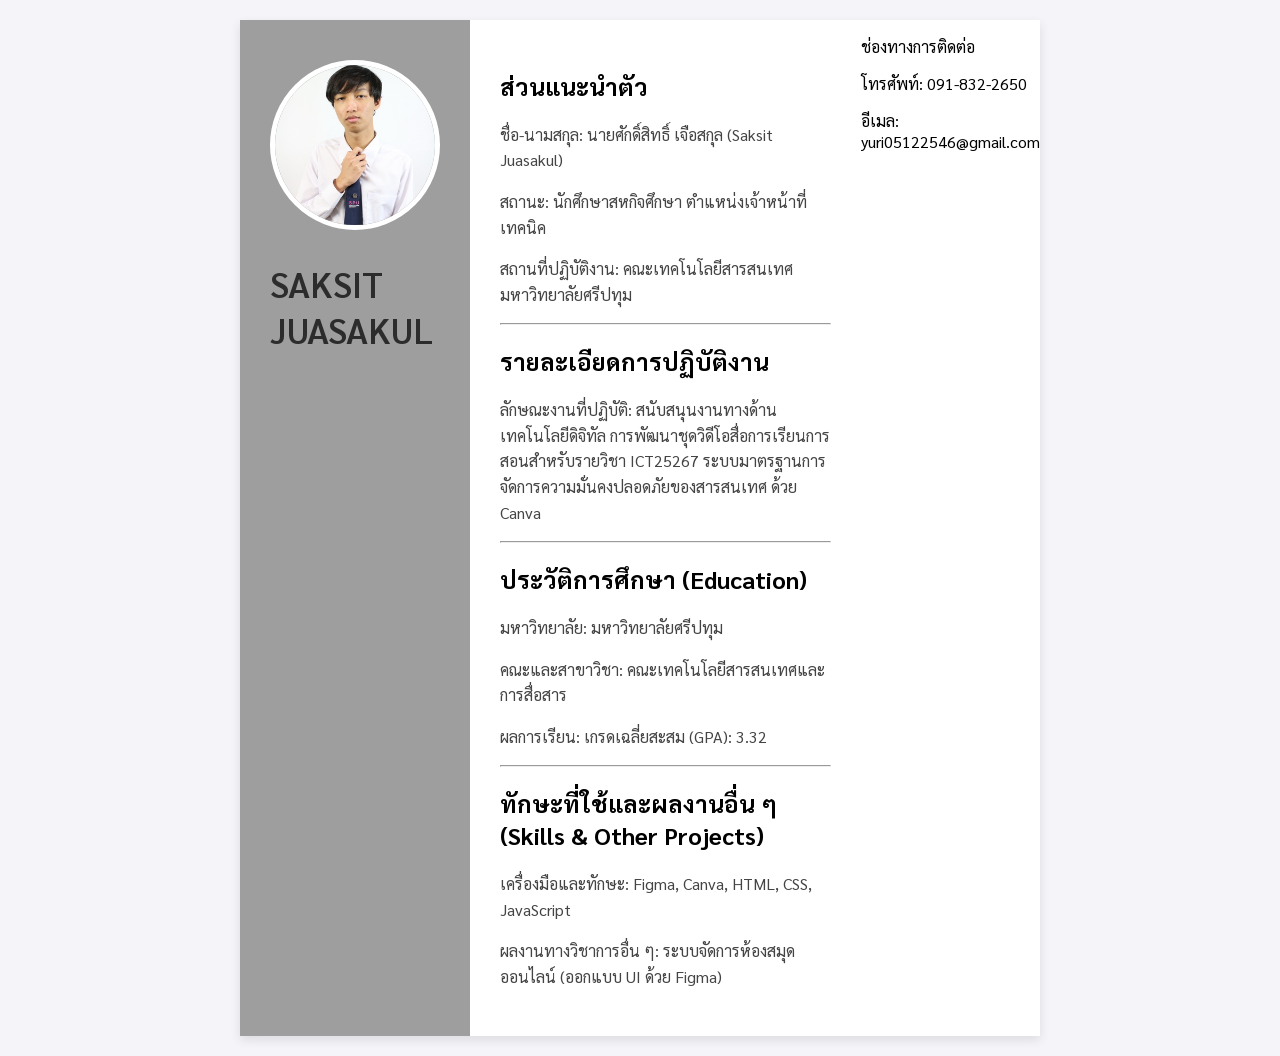
==== index.html @ cfd7a795 "index.html" ====
<!DOCTYPE html>
<html lang="th">
<head>
    <meta charset="UTF-8">
    <meta name="viewport" content="width=device-width, initial-scale=1.0">
    <title>Resume - Saksit Juasakul</title>
    <link href="https://fonts.googleapis.com/css2?family=Sarabun:wght@400;700&display=swap" rel="stylesheet">
    <link rel="stylesheet" href="style.css">
</head>
<body>

<div class="resume-wrapper">
    <!-- ส่วนหัว (Header) -->
    <header class="header">
        <!-- แนะนำให้ตั้งชื่อไฟล์รูปภาพใน GitHub เป็น profile.jpg เพื่อป้องกันปัญหาการอ่านชื่อภาษาไทย -->
        <img src="profile.jpg" alt="Profile Picture" class="profile-img">
        <h1>SAKSIT JUASAKUL</h1>
    </header>

    <!-- ส่วนเนื้อหา (Content) -->
    <main class="content">
        <section class="section">
            <h2>ส่วนแนะนำตัว</h2>
            <p>ชื่อ-นามสกุล: นายศักดิ์สิทธิ์ เจือสกุล (Saksit Juasakul)</p>
            <p>สถานะ: นักศึกษาสหกิจศึกษา ตำแหน่งเจ้าหน้าที่เทคนิค</p>
            <p>สถานที่ปฏิบัติงาน: คณะเทคโนโลยีสารสนเทศ มหาวิทยาลัยศรีปทุม</p>
        </section>

        <hr>

        <section class="section">
            <h2>รายละเอียดการปฏิบัติงาน</h2>
            <p>ลักษณะงานที่ปฏิบัติ: สนับสนุนงานทางด้านเทคโนโลยีดิจิทัล การพัฒนาชุดวิดีโอสื่อการเรียนการสอนสำหรับรายวิชา ICT25267 ระบบมาตรฐานการจัดการความมั่นคงปลอดภัยของสารสนเทศ ด้วย Canva</p>
        </section>

        <hr>

        <section class="section">
            <h2>ประวัติการศึกษา (Education)</h2>
            <p>มหาวิทยาลัย: มหาวิทยาลัยศรีปทุม</p>
            <p>คณะและสาขาวิชา: คณะเทคโนโลยีสารสนเทศและการสื่อสาร</p>
            <p>ผลการเรียน: เกรดเฉลี่ยสะสม (GPA): 3.32</p>
        </section>

        <hr>

        <section class="section">
            <h2>ทักษะที่ใช้และผลงานอื่น ๆ (Skills & Other Projects)</h2>
            <p>เครื่องมือและทักษะ: Figma, Canva, HTML, CSS, JavaScript</p>
            <p>ผลงานทางวิชาการอื่น ๆ: ระบบจัดการห้องสมุดออนไลน์ (ออกแบบ UI ด้วย Figma)</p>
        </section>
    </main>

    <!-- ส่วนท้าย (Footer) -->
    <footer class="footer">
        <p>ช่องทางการติดต่อ</p>
        <p>โทรศัพท์: 091-832-2650</p>
        <p>อีเมล: yuri05122546@gmail.com</p>
    </footer>
</div>

</body>
</html>
---- style.css ----
body {
    font-family: 'Sarabun', sans-serif;
    background-color: #f4f4f9;
    margin: 0;
    padding: 20px;
    display: flex;
    justify-content: center;
}
.resume-wrapper {
    background-color: #fff;
    width: 100%;
    max-width: 800px;
    display: flex;
    box-shadow: 0 4px 10px rgba(0,0,0,0.1);
    overflow: hidden;
}
.left-col {
    background-color: #e6e6e6;
    width: 35%;
    padding: 40px 20px;
    color: #333;
}
.profile-img {
    width: 160px;
    height: 160px;
    border-radius: 50%;
    object-fit: cover;
    display: block;
    margin: 0 auto 30px;
    border: 5px solid #fff;
}
.left-col h3 {
    font-size: 1.4em;
    margin-bottom: 15px;
    margin-top: 30px;
    color: #2c2c2c;
}
.contact-info p, .edu-info p, .project-info p {
    margin: 8px 0;
    font-size: 0.95em;
    line-height: 1.5;
}
.right-col {
    width: 65%;
    background-color: #fff;
}
.header {
    background-color: #9e9e9e;
    padding: 40px 30px;
    color: #2c2c2c;
}
.header h1 {
    margin: 0;
    font-size: 2.2em;
    font-weight: 600;
}
.header h2 {
    margin: 5px 0 0 0;
    font-size: 1.2em;
    font-weight: 400;
    color: #444;
}
.content {
    padding: 30px;
}
.content h3 {
    font-size: 1.6em;
    color: #2c2c2c;
    border-bottom: 2px solid #2c2c2c;
    padding-bottom: 5px;
    margin-bottom: 15px;
    display: inline-block;
}
.content p {
    line-height: 1.6;
    color: #444;
}
.skills-list {
    padding-left: 20px;
    line-height: 1.8;
    color: #444;
}
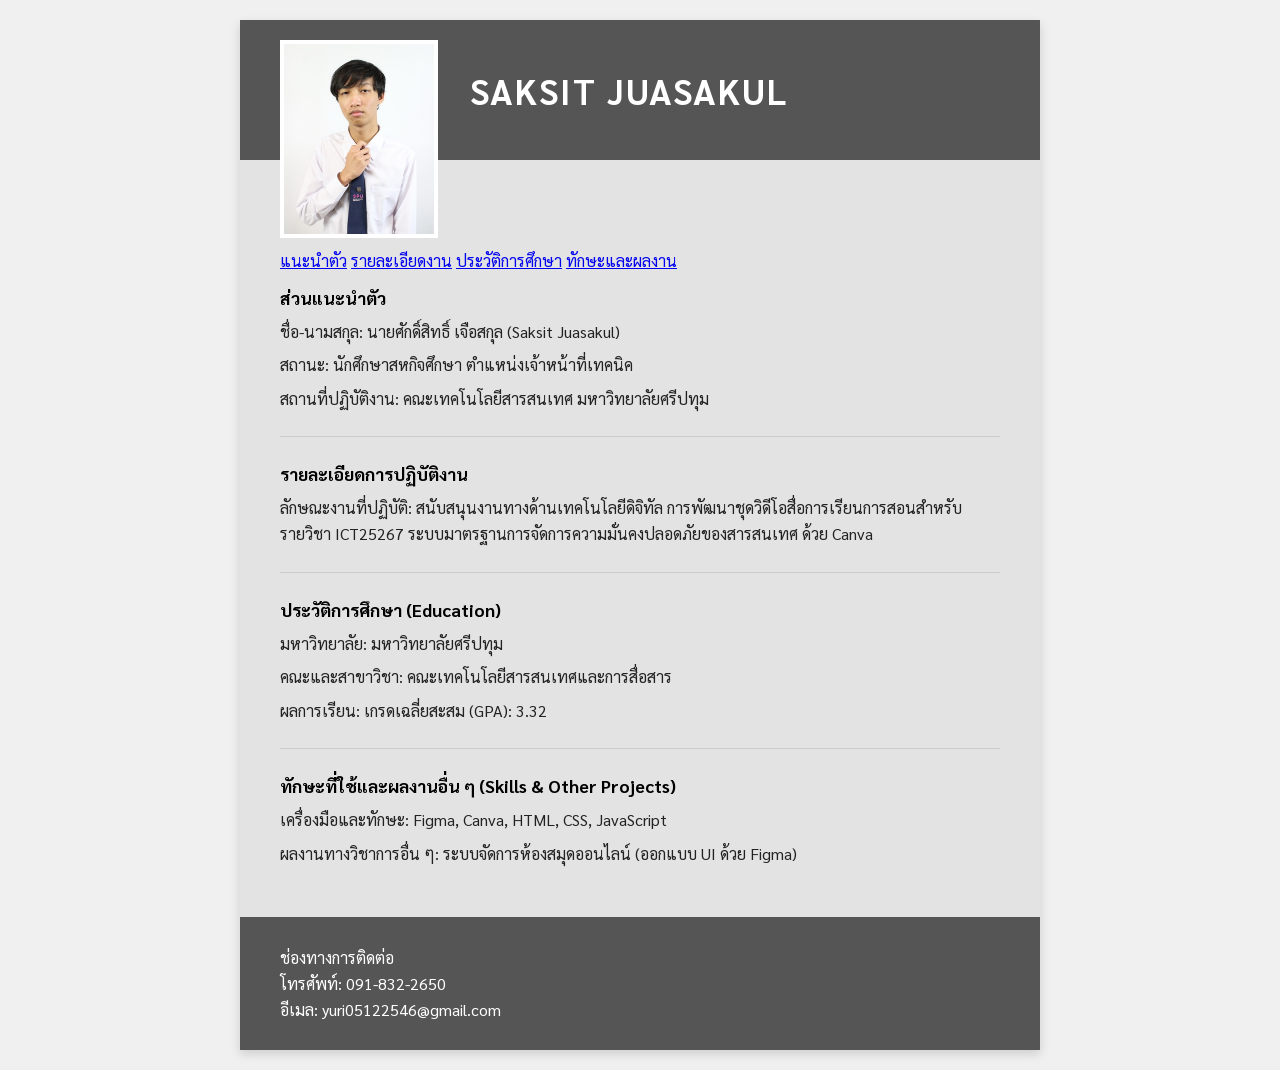
==== commit d59ba094: "index.html" ====
--- a/index.html
+++ b/index.html
@@ -12,14 +12,23 @@
 <div class="resume-wrapper">
     <!-- ส่วนหัว (Header) -->
     <header class="header">
-        <!-- แนะนำให้ตั้งชื่อไฟล์รูปภาพใน GitHub เป็น profile.jpg เพื่อป้องกันปัญหาการอ่านชื่อภาษาไทย -->
         <img src="profile.jpg" alt="Profile Picture" class="profile-img">
         <h1>SAKSIT JUASAKUL</h1>
     </header>
 
     <!-- ส่วนเนื้อหา (Content) -->
     <main class="content">
-        <section class="section">
+        
+        <!-- เพิ่มปุ่มเมนูตรงนี้ -->
+        <nav class="nav-menu">
+            <a href="#about" class="btn">แนะนำตัว</a>
+            <a href="#work" class="btn">รายละเอียดงาน</a>
+            <a href="#education" class="btn">ประวัติการศึกษา</a>
+            <a href="#skills" class="btn">ทักษะและผลงาน</a>
+        </nav>
+
+        <!-- ใส่ id="about" เพื่อให้ปุ่มเลื่อนมาหา -->
+        <section id="about" class="section">
             <h2>ส่วนแนะนำตัว</h2>
             <p>ชื่อ-นามสกุล: นายศักดิ์สิทธิ์ เจือสกุล (Saksit Juasakul)</p>
             <p>สถานะ: นักศึกษาสหกิจศึกษา ตำแหน่งเจ้าหน้าที่เทคนิค</p>
@@ -28,14 +37,14 @@
 
         <hr>
 
-        <section class="section">
+        <section id="work" class="section">
             <h2>รายละเอียดการปฏิบัติงาน</h2>
             <p>ลักษณะงานที่ปฏิบัติ: สนับสนุนงานทางด้านเทคโนโลยีดิจิทัล การพัฒนาชุดวิดีโอสื่อการเรียนการสอนสำหรับรายวิชา ICT25267 ระบบมาตรฐานการจัดการความมั่นคงปลอดภัยของสารสนเทศ ด้วย Canva</p>
         </section>
 
         <hr>
 
-        <section class="section">
+        <section id="education" class="section">
             <h2>ประวัติการศึกษา (Education)</h2>
             <p>มหาวิทยาลัย: มหาวิทยาลัยศรีปทุม</p>
             <p>คณะและสาขาวิชา: คณะเทคโนโลยีสารสนเทศและการสื่อสาร</p>
@@ -44,7 +53,7 @@
 
         <hr>
 
-        <section class="section">
+        <section id="skills" class="section">
             <h2>ทักษะที่ใช้และผลงานอื่น ๆ (Skills & Other Projects)</h2>
             <p>เครื่องมือและทักษะ: Figma, Canva, HTML, CSS, JavaScript</p>
             <p>ผลงานทางวิชาการอื่น ๆ: ระบบจัดการห้องสมุดออนไลน์ (ออกแบบ UI ด้วย Figma)</p>
--- a/style.css
+++ b/style.css
@@ -1,82 +1,81 @@
 body {
     font-family: 'Sarabun', sans-serif;
-    background-color: #f4f4f9;
+    background-color: #f0f0f0; /* สีพื้นหลังด้านนอกสุด */
     margin: 0;
     padding: 20px;
     display: flex;
     justify-content: center;
+    color: #222;
 }
+
 .resume-wrapper {
-    background-color: #fff;
+    background-color: #e3e3e3; /* สีพื้นหลังกรอบ Resume สีเทาอ่อน */
     width: 100%;
     max-width: 800px;
+    box-shadow: 0 4px 10px rgba(0,0,0,0.15);
+    position: relative;
+}
+
+.header {
+    background-color: #555555; /* สีเทาเข้มส่วนหัว */
+    height: 140px;
     display: flex;
-    box-shadow: 0 4px 10px rgba(0,0,0,0.1);
-    overflow: hidden;
+    align-items: center;
+    padding-left: 230px; /* เว้นที่ด้านซ้ายให้รูปภาพ */
 }
-.left-col {
-    background-color: #e6e6e6;
-    width: 35%;
-    padding: 40px 20px;
-    color: #333;
+
+.header h1 {
+    color: #ffffff;
+    font-size: 2.2em;
+    letter-spacing: 2px;
+    margin: 0;
 }
+
 .profile-img {
-    width: 160px;
-    height: 160px;
-    border-radius: 50%;
+    position: absolute;
+    top: 20px;
+    left: 40px;
+    width: 150px;
+    height: 190px;
     object-fit: cover;
-    display: block;
-    margin: 0 auto 30px;
-    border: 5px solid #fff;
-}
-.left-col h3 {
-    font-size: 1.4em;
-    margin-bottom: 15px;
-    margin-top: 30px;
-    color: #2c2c2c;
-}
-.contact-info p, .edu-info p, .project-info p {
-    margin: 8px 0;
-    font-size: 0.95em;
-    line-height: 1.5;
-}
-.right-col {
-    width: 65%;
+    border: 4px solid #ffffff; /* กรอบสีขาวรอบรูป */
     background-color: #fff;
 }
-.header {
-    background-color: #9e9e9e;
-    padding: 40px 30px;
-    color: #2c2c2c;
+
+.content {
+    padding: 90px 40px 30px 40px; /* เว้นระยะด้านบนให้พ้นรูปภาพที่ยื่นลงมา */
 }
-.header h1 {
-    margin: 0;
-    font-size: 2.2em;
-    font-weight: 600;
+
+.section {
+    margin-bottom: 20px;
 }
-.header h2 {
-    margin: 5px 0 0 0;
-    font-size: 1.2em;
-    font-weight: 400;
-    color: #444;
+
+.section h2 {
+    font-size: 1.1em;
+    font-weight: 700;
+    margin-bottom: 10px;
+    color: #000;
 }
-.content {
-    padding: 30px;
+
+.section p {
+    margin: 8px 0;
+    font-size: 1em;
+    line-height: 1.6;
 }
-.content h3 {
-    font-size: 1.6em;
-    color: #2c2c2c;
-    border-bottom: 2px solid #2c2c2c;
-    padding-bottom: 5px;
-    margin-bottom: 15px;
-    display: inline-block;
+
+hr {
+    border: 0;
+    border-top: 1px solid #cccccc; /* เส้นคั่นบางๆ สีเทา */
+    margin: 25px 0;
 }
-.content p {
-    line-height: 1.6;
-    color: #444;
+
+.footer {
+    background-color: #555555; /* สีเทาเข้มส่วนท้าย */
+    color: #ffffff;
+    padding: 25px 40px;
 }
-.skills-list {
-    padding-left: 20px;
-    line-height: 1.8;
-    color: #444;
+
+.footer p {
+    margin: 5px 0;
+    font-size: 1em;
 }
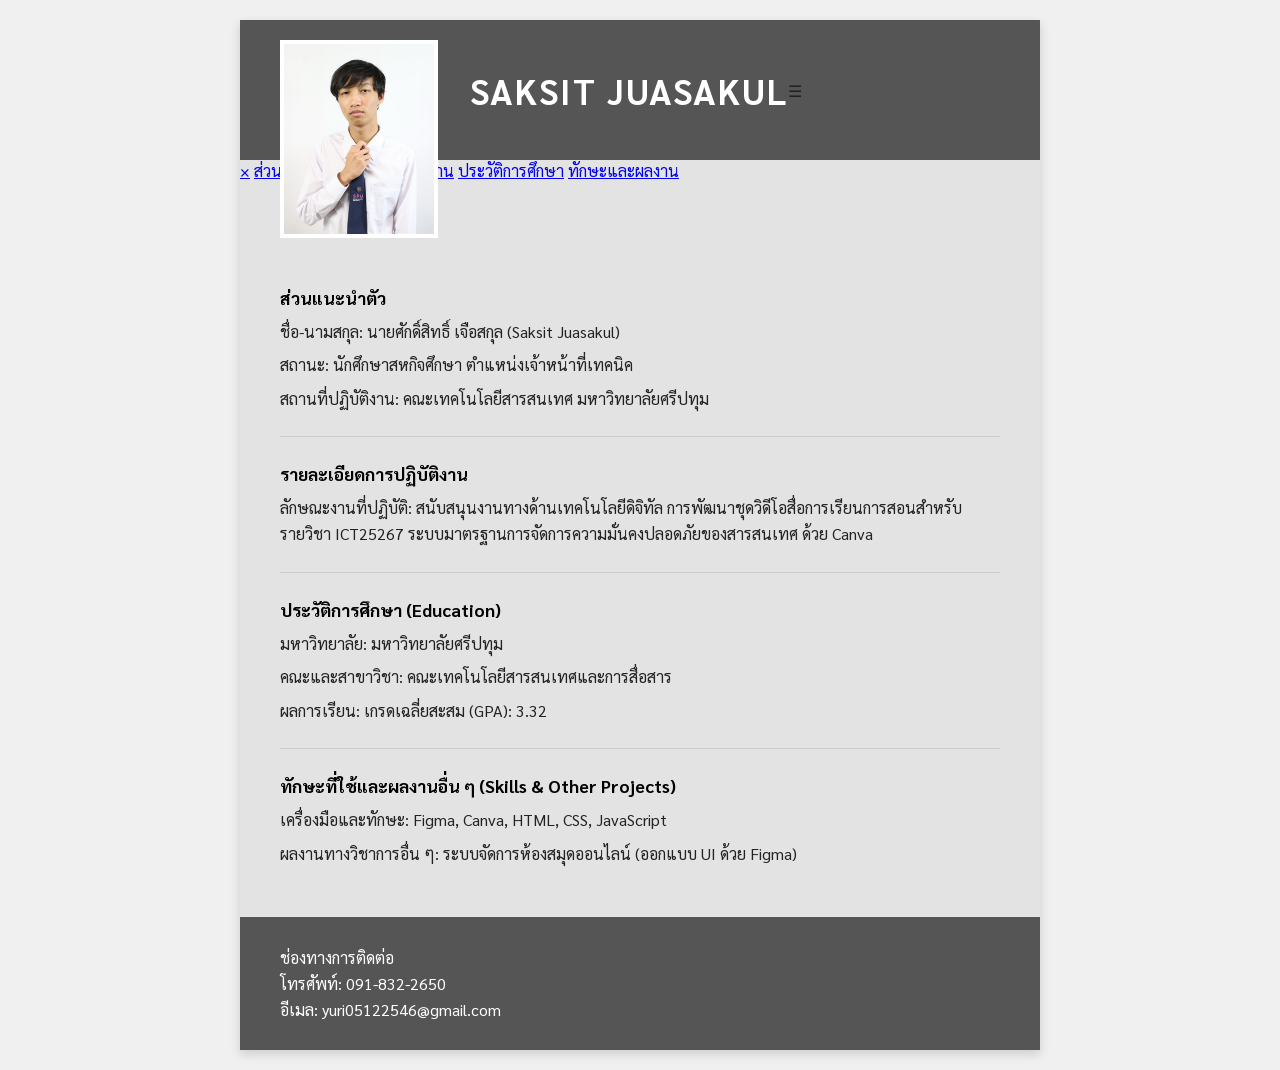
==== commit 8ff08a90: "index.html" ====
--- a/index.html
+++ b/index.html
@@ -14,20 +14,25 @@
     <header class="header">
         <img src="profile.jpg" alt="Profile Picture" class="profile-img">
         <h1>SAKSIT JUASAKUL</h1>
+        
+        <!-- ปุ่ม 3 ขีด (Hamburger Menu) มุมขวาบน -->
+        <div class="menu-icon" onclick="toggleMenu()">&#9776;</div>
     </header>
+
+    <!-- เมนูสไลด์ด้านข้าง (จะซ่อนไว้ตอนแรก) -->
+    <nav class="side-menu" id="sideMenu">
+        <!-- ปุ่มกากบาทปิดเมนู -->
+        <a href="javascript:void(0)" class="close-btn" onclick="toggleMenu()">&times;</a>
+        
+        <!-- รายการหัวข้อ (เมื่อกดแล้วจะปิดเมนูอัตโนมัติ) -->
+        <a href="#about" onclick="toggleMenu()">ส่วนแนะนำตัว</a>
+        <a href="#work" onclick="toggleMenu()">รายละเอียดงาน</a>
+        <a href="#education" onclick="toggleMenu()">ประวัติการศึกษา</a>
+        <a href="#skills" onclick="toggleMenu()">ทักษะและผลงาน</a>
+    </nav>
 
     <!-- ส่วนเนื้อหา (Content) -->
     <main class="content">
-        
-        <!-- เพิ่มปุ่มเมนูตรงนี้ -->
-        <nav class="nav-menu">
-            <a href="#about" class="btn">แนะนำตัว</a>
-            <a href="#work" class="btn">รายละเอียดงาน</a>
-            <a href="#education" class="btn">ประวัติการศึกษา</a>
-            <a href="#skills" class="btn">ทักษะและผลงาน</a>
-        </nav>
-
-        <!-- ใส่ id="about" เพื่อให้ปุ่มเลื่อนมาหา -->
         <section id="about" class="section">
             <h2>ส่วนแนะนำตัว</h2>
             <p>ชื่อ-นามสกุล: นายศักดิ์สิทธิ์ เจือสกุล (Saksit Juasakul)</p>
@@ -68,5 +73,13 @@
     </footer>
 </div>
 
+<!-- สคริปต์ตั้งค่าให้เมนูสไลด์เข้า-ออก -->
+<script>
+    function toggleMenu() {
+        var menu = document.getElementById("sideMenu");
+        menu.classList.toggle("active");
+    }
+</script>
+
 </body>
 </html>
--- a/style.css
+++ b/style.css
@@ -1,6 +1,11 @@
+/* เพิ่ม Smooth Scrolling ให้เลื่อนแบบนุ่มนวล */
+html {
+    scroll-behavior: smooth;
+}
+
 body {
     font-family: 'Sarabun', sans-serif;
-    background-color: #f0f0f0; /* สีพื้นหลังด้านนอกสุด */
+    background-color: #f0f0f0;
     margin: 0;
     padding: 20px;
     display: flex;
@@ -9,7 +14,7 @@
 }
 
 .resume-wrapper {
-    background-color: #e3e3e3; /* สีพื้นหลังกรอบ Resume สีเทาอ่อน */
+    background-color: #e3e3e3;
     width: 100%;
     max-width: 800px;
     box-shadow: 0 4px 10px rgba(0,0,0,0.15);
@@ -17,11 +22,11 @@
 }
 
 .header {
-    background-color: #555555; /* สีเทาเข้มส่วนหัว */
+    background-color: #555555;
     height: 140px;
     display: flex;
     align-items: center;
-    padding-left: 230px; /* เว้นที่ด้านซ้ายให้รูปภาพ */
+    padding-left: 230px;
 }
 
 .header h1 {
@@ -38,12 +43,36 @@
     width: 150px;
     height: 190px;
     object-fit: cover;
-    border: 4px solid #ffffff; /* กรอบสีขาวรอบรูป */
+    border: 4px solid #ffffff;
     background-color: #fff;
 }
 
 .content {
-    padding: 90px 40px 30px 40px; /* เว้นระยะด้านบนให้พ้นรูปภาพที่ยื่นลงมา */
+    padding: 90px 40px 30px 40px;
+}
+
+/* ตกแต่งปุ่มเมนู (เพิ่มใหม่) */
+.nav-menu {
+    display: flex;
+    flex-wrap: wrap;
+    gap: 10px;
+    margin-bottom: 30px;
+    margin-top: 10px;
+}
+
+.btn {
+    background-color: #555555;
+    color: #ffffff;
+    text-decoration: none;
+    padding: 8px 16px;
+    border-radius: 20px;
+    font-size: 0.9em;
+    transition: background-color 0.3s, transform 0.2s;
+}
+
+.btn:hover {
+    background-color: #333333; /* เปลี่ยนสีเมื่อเอาเมาส์ชี้ */
+    transform: translateY(-2px); /* ทำให้ปุ่มเด้งขึ้นนิดนึงตอนชี้ */
 }
 
 .section {
@@ -65,12 +94,12 @@
 
 hr {
     border: 0;
-    border-top: 1px solid #cccccc; /* เส้นคั่นบางๆ สีเทา */
+    border-top: 1px solid #cccccc;
     margin: 25px 0;
 }
 
 .footer {
-    background-color: #555555; /* สีเทาเข้มส่วนท้าย */
+    background-color: #555555;
     color: #ffffff;
     padding: 25px 40px;
 }
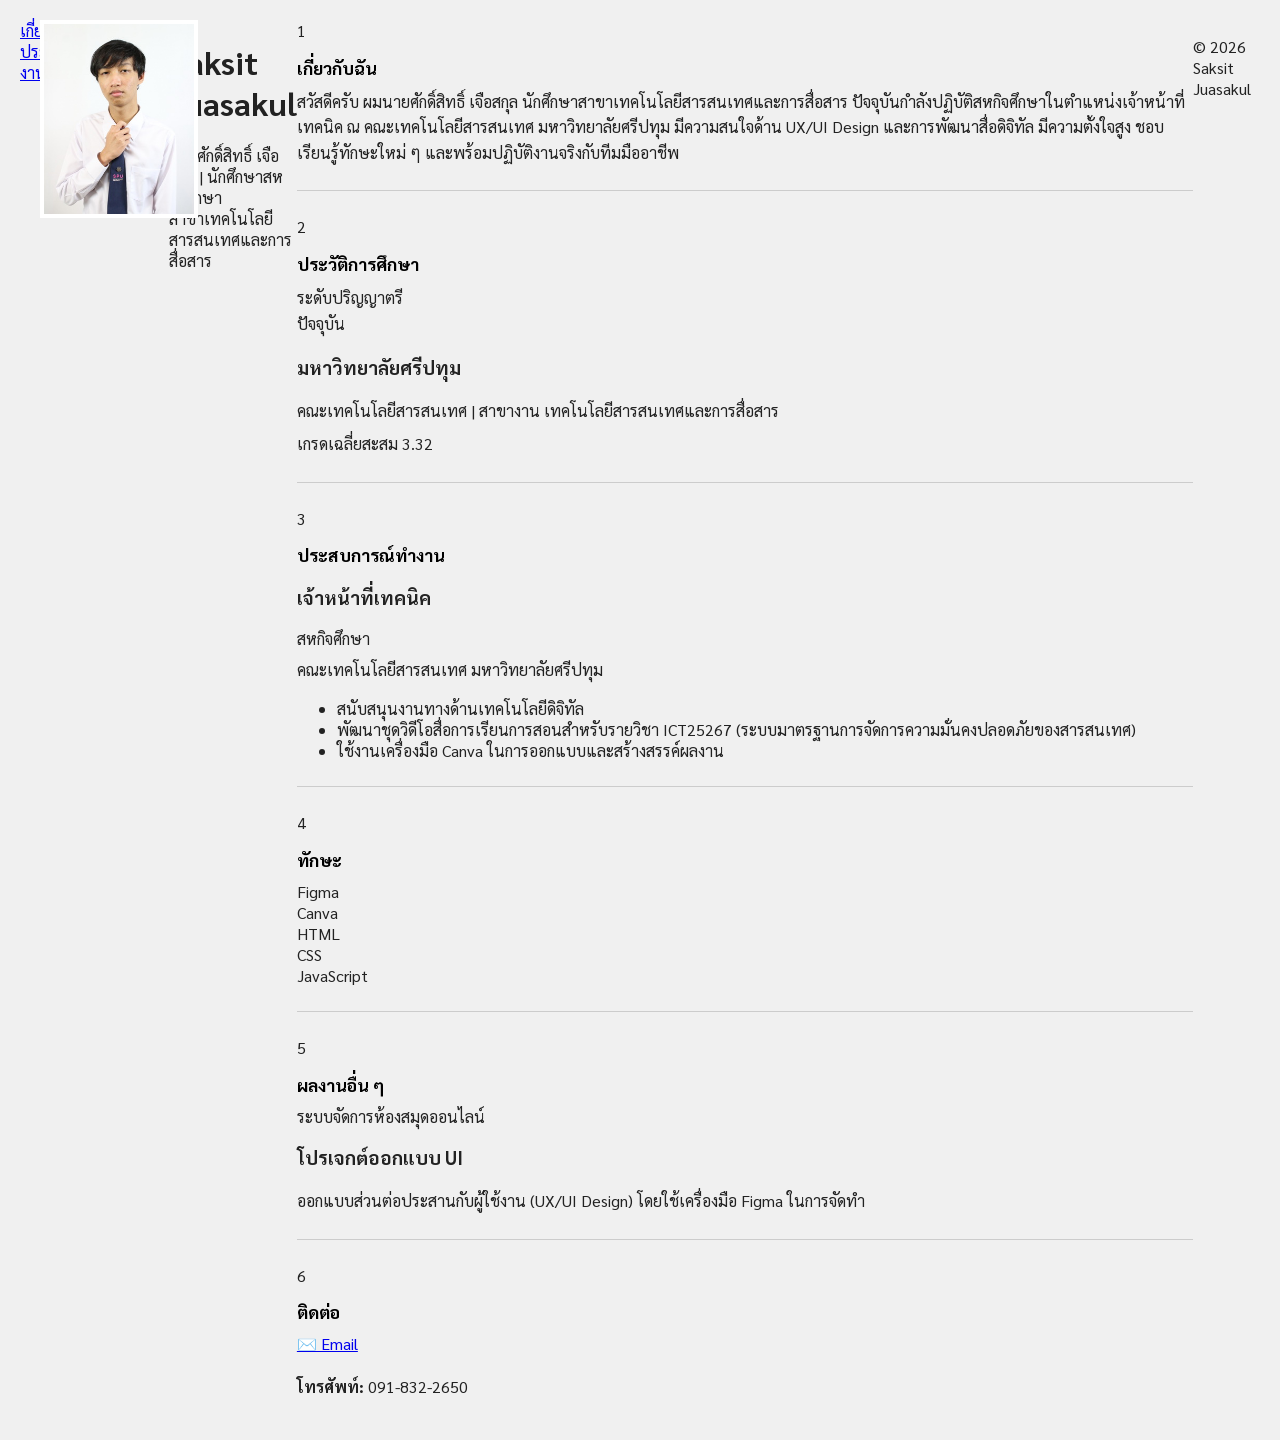
==== commit ef452b6c: "index.html" ====
--- a/index.html
+++ b/index.html
@@ -3,83 +3,140 @@
 <head>
     <meta charset="UTF-8">
     <meta name="viewport" content="width=device-width, initial-scale=1.0">
-    <title>Resume - Saksit Juasakul</title>
-    <link href="https://fonts.googleapis.com/css2?family=Sarabun:wght@400;700&display=swap" rel="stylesheet">
+    <title>Saksit Juasakul | Portfolio</title>
+    <link href="https://fonts.googleapis.com/css2?family=Sarabun:wght@400;600;700&display=swap" rel="stylesheet">
     <link rel="stylesheet" href="style.css">
 </head>
 <body>
 
-<div class="resume-wrapper">
-    <!-- ส่วนหัว (Header) -->
-    <header class="header">
+    <!-- แถบเมนูด้านบน -->
+    <nav class="navbar">
+        <a href="#about">เกี่ยวกับฉัน</a>
+        <a href="#education">การศึกษา</a>
+        <a href="#experience">ประสบการณ์</a>
+        <a href="#skills">ทักษะ</a>
+        <a href="#projects">ผลงาน</a>
+        <a href="#contact">ติดต่อ</a>
+    </nav>
+
+    <!-- ส่วนหัว (Hero Section) -->
+    <header class="hero">
         <img src="profile.jpg" alt="Profile Picture" class="profile-img">
-        <h1>SAKSIT JUASAKUL</h1>
-        
-        <!-- ปุ่ม 3 ขีด (Hamburger Menu) มุมขวาบน -->
-        <div class="menu-icon" onclick="toggleMenu()">&#9776;</div>
+        <h1>Saksit<br>Juasakul</h1>
+        <p>นายศักดิ์สิทธิ์ เจือสกุล | นักศึกษาสหกิจศึกษา<br>สาขาเทคโนโลยีสารสนเทศและการสื่อสาร</p>
     </header>
 
-    <!-- เมนูสไลด์ด้านข้าง (จะซ่อนไว้ตอนแรก) -->
-    <nav class="side-menu" id="sideMenu">
-        <!-- ปุ่มกากบาทปิดเมนู -->
-        <a href="javascript:void(0)" class="close-btn" onclick="toggleMenu()">&times;</a>
+    <!-- เนื้อหาหลัก -->
+    <main class="container">
         
-        <!-- รายการหัวข้อ (เมื่อกดแล้วจะปิดเมนูอัตโนมัติ) -->
-        <a href="#about" onclick="toggleMenu()">ส่วนแนะนำตัว</a>
-        <a href="#work" onclick="toggleMenu()">รายละเอียดงาน</a>
-        <a href="#education" onclick="toggleMenu()">ประวัติการศึกษา</a>
-        <a href="#skills" onclick="toggleMenu()">ทักษะและผลงาน</a>
-    </nav>
-
-    <!-- ส่วนเนื้อหา (Content) -->
-    <main class="content">
+        <!-- 1. เกี่ยวกับฉัน -->
         <section id="about" class="section">
-            <h2>ส่วนแนะนำตัว</h2>
-            <p>ชื่อ-นามสกุล: นายศักดิ์สิทธิ์ เจือสกุล (Saksit Juasakul)</p>
-            <p>สถานะ: นักศึกษาสหกิจศึกษา ตำแหน่งเจ้าหน้าที่เทคนิค</p>
-            <p>สถานที่ปฏิบัติงาน: คณะเทคโนโลยีสารสนเทศ มหาวิทยาลัยศรีปทุม</p>
+            <div class="section-header">
+                <div class="badge">1</div>
+                <h2>เกี่ยวกับฉัน</h2>
+            </div>
+            <p class="about-text">
+                สวัสดีครับ ผมนายศักดิ์สิทธิ์ เจือสกุล นักศึกษาสาขาเทคโนโลยีสารสนเทศและการสื่อสาร ปัจจุบันกำลังปฏิบัติสหกิจศึกษาในตำแหน่งเจ้าหน้าที่เทคนิค ณ คณะเทคโนโลยีสารสนเทศ มหาวิทยาลัยศรีปทุม มีความสนใจด้าน UX/UI Design และการพัฒนาสื่อดิจิทัล มีความตั้งใจสูง ชอบเรียนรู้ทักษะใหม่ ๆ และพร้อมปฏิบัติงานจริงกับทีมมืออาชีพ
+            </p>
         </section>
 
-        <hr>
+        <hr class="divider">
 
-        <section id="work" class="section">
-            <h2>รายละเอียดการปฏิบัติงาน</h2>
-            <p>ลักษณะงานที่ปฏิบัติ: สนับสนุนงานทางด้านเทคโนโลยีดิจิทัล การพัฒนาชุดวิดีโอสื่อการเรียนการสอนสำหรับรายวิชา ICT25267 ระบบมาตรฐานการจัดการความมั่นคงปลอดภัยของสารสนเทศ ด้วย Canva</p>
+        <!-- 2. การศึกษา -->
+        <section id="education" class="section">
+            <div class="section-header">
+                <div class="badge">2</div>
+                <h2>ประวัติการศึกษา</h2>
+            </div>
+            
+            <div class="info-group">
+                <p class="text-blue">ระดับปริญญาตรี<br>ปัจจุบัน</p>
+                <h3 class="title-bold">มหาวิทยาลัยศรีปทุม</h3>
+                <p class="text-gray">คณะเทคโนโลยีสารสนเทศ | สาขางาน เทคโนโลยีสารสนเทศและการสื่อสาร</p>
+                <p class="text-blue mt-2">เกรดเฉลี่ยสะสม 3.32</p>
+            </div>
         </section>
 
-        <hr>
+        <hr class="divider">
 
-        <section id="education" class="section">
-            <h2>ประวัติการศึกษา (Education)</h2>
-            <p>มหาวิทยาลัย: มหาวิทยาลัยศรีปทุม</p>
-            <p>คณะและสาขาวิชา: คณะเทคโนโลยีสารสนเทศและการสื่อสาร</p>
-            <p>ผลการเรียน: เกรดเฉลี่ยสะสม (GPA): 3.32</p>
+        <!-- 3. ประสบการณ์ -->
+        <section id="experience" class="section">
+            <div class="section-header">
+                <div class="badge">3</div>
+                <h2>ประสบการณ์ทำงาน</h2>
+            </div>
+
+            <div class="card">
+                <div class="card-body">
+                    <h3 class="title-bold">เจ้าหน้าที่เทคนิค</h3>
+                    <span class="tag-blue">สหกิจศึกษา</span>
+                    <p class="text-gray mt-2">คณะเทคโนโลยีสารสนเทศ มหาวิทยาลัยศรีปทุม</p>
+                    <ul class="task-list">
+                        <li>สนับสนุนงานทางด้านเทคโนโลยีดิจิทัล</li>
+                        <li>พัฒนาชุดวิดีโอสื่อการเรียนการสอนสำหรับรายวิชา ICT25267 (ระบบมาตรฐานการจัดการความมั่นคงปลอดภัยของสารสนเทศ)</li>
+                        <li>ใช้งานเครื่องมือ Canva ในการออกแบบและสร้างสรรค์ผลงาน</li>
+                    </ul>
+                </div>
+            </div>
         </section>
 
-        <hr>
+        <hr class="divider">
 
+        <!-- 4. ทักษะ -->
         <section id="skills" class="section">
-            <h2>ทักษะที่ใช้และผลงานอื่น ๆ (Skills & Other Projects)</h2>
-            <p>เครื่องมือและทักษะ: Figma, Canva, HTML, CSS, JavaScript</p>
-            <p>ผลงานทางวิชาการอื่น ๆ: ระบบจัดการห้องสมุดออนไลน์ (ออกแบบ UI ด้วย Figma)</p>
+            <div class="section-header">
+                <div class="badge">4</div>
+                <h2>ทักษะ</h2>
+            </div>
+            
+            <div class="skills-container">
+                <div class="skill-box">Figma</div>
+                <div class="skill-box">Canva</div>
+                <div class="skill-box">HTML</div>
+                <div class="skill-box">CSS</div>
+                <div class="skill-box">JavaScript</div>
+            </div>
         </section>
+
+        <hr class="divider">
+
+        <!-- 5. ผลงาน -->
+        <section id="projects" class="section">
+            <div class="section-header">
+                <div class="badge">5</div>
+                <h2>ผลงานอื่น ๆ</h2>
+            </div>
+
+            <div class="card card-project">
+                <div class="card-header">
+                    ระบบจัดการห้องสมุดออนไลน์
+                </div>
+                <div class="card-body">
+                    <h3 class="title-bold">โปรเจกต์ออกแบบ UI</h3>
+                    <p class="text-gray mt-2">ออกแบบส่วนต่อประสานกับผู้ใช้งาน (UX/UI Design) โดยใช้เครื่องมือ Figma ในการจัดทำ</p>
+                </div>
+            </div>
+        </section>
+
+        <hr class="divider">
+
+        <!-- 6. ติดต่อ -->
+        <section id="contact" class="section">
+            <div class="section-header">
+                <div class="badge">6</div>
+                <h2>ติดต่อ</h2>
+            </div>
+            
+            <a href="mailto:yuri05122546@gmail.com" class="btn-email">✉️ Email</a>
+            <p class="text-gray mt-2" style="margin-top: 20px;"><strong>โทรศัพท์:</strong> 091-832-2650</p>
+        </section>
+
     </main>
 
-    <!-- ส่วนท้าย (Footer) -->
-    <footer class="footer">
-        <p>ช่องทางการติดต่อ</p>
-        <p>โทรศัพท์: 091-832-2650</p>
-        <p>อีเมล: yuri05122546@gmail.com</p>
+    <!-- ส่วนท้าย -->
+    <footer>
+        <p>© 2026 Saksit Juasakul</p>
     </footer>
-</div>
-
-<!-- สคริปต์ตั้งค่าให้เมนูสไลด์เข้า-ออก -->
-<script>
-    function toggleMenu() {
-        var menu = document.getElementById("sideMenu");
-        menu.classList.toggle("active");
-    }
-</script>
 
 </body>
 </html>
--- a/style.css
+++ b/style.css
@@ -1,4 +1,4 @@
-/* เพิ่ม Smooth Scrolling ให้เลื่อนแบบนุ่มนวล */
+/* การเลื่อนหน้าจอแบบนุ่มนวล */
 html {
     scroll-behavior: smooth;
 }
@@ -11,6 +11,7 @@
     display: flex;
     justify-content: center;
     color: #222;
+    overflow-x: hidden; /* ป้องกันไม่ให้หน้าจอเลื่อนแนวนอน */
 }
 
 .resume-wrapper {
@@ -27,6 +28,7 @@
     display: flex;
     align-items: center;
     padding-left: 230px;
+    position: relative; /* สำคัญมาก เพื่อให้ปุ่ม 3 ขีดเกาะอยู่มุมขวาบน */
 }
 
 .header h1 {
@@ -47,32 +49,73 @@
     background-color: #fff;
 }
 
+/* ================================
+   ส่วนตกแต่งปุ่มและเมนูสไลด์ด้านข้าง 
+   ================================ */
+.menu-icon {
+    position: absolute;
+    top: 25px;
+    right: 35px;
+    font-size: 35px;
+    color: #ffffff;
+    cursor: pointer;
+    z-index: 10;
+}
+
+.menu-icon:hover {
+    color: #cccccc;
+}
+
+.side-menu {
+    position: fixed; /* ให้เมนูลอยอยู่กับที่ */
+    top: 0;
+    right: -280px; /* ซ่อนเมนูไว้ทางขวานอกจอ */
+    width: 280px;
+    height: 100%;
+    background-color: #333333;
+    box-shadow: -4px 0 15px rgba(0,0,0,0.5);
+    transition: right 0.4s ease; /* เอฟเฟกต์การสไลด์ */
+    z-index: 100; /* ให้อยู่ชั้นบนสุดเสมอ */
+    padding-top: 80px;
+}
+
+/* คลาสที่จะถูกเรียกใช้งานเมื่อกดปุ่ม */
+.side-menu.active {
+    right: 0; 
+}
+
+.side-menu a {
+    padding: 15px 30px;
+    text-decoration: none;
+    font-size: 1.2em;
+    color: #ffffff;
+    display: block;
+    transition: background-color 0.3s;
+    border-bottom: 1px solid #444444;
+}
+
+.side-menu a:hover {
+    background-color: #555555;
+}
+
+.side-menu .close-btn {
+    position: absolute;
+    top: 15px;
+    right: 25px;
+    font-size: 40px;
+    border-bottom: none;
+    padding: 0;
+}
+
+.side-menu .close-btn:hover {
+    background-color: transparent;
+    color: #ff6666; /* สีแดงตอนชี้เมาส์ที่ปุ่มปิด */
+}
+
+/* ================================ */
+
 .content {
     padding: 90px 40px 30px 40px;
-}
-
-/* ตกแต่งปุ่มเมนู (เพิ่มใหม่) */
-.nav-menu {
-    display: flex;
-    flex-wrap: wrap;
-    gap: 10px;
-    margin-bottom: 30px;
-    margin-top: 10px;
-}
-
-.btn {
-    background-color: #555555;
-    color: #ffffff;
-    text-decoration: none;
-    padding: 8px 16px;
-    border-radius: 20px;
-    font-size: 0.9em;
-    transition: background-color 0.3s, transform 0.2s;
-}
-
-.btn:hover {
-    background-color: #333333; /* เปลี่ยนสีเมื่อเอาเมาส์ชี้ */
-    transform: translateY(-2px); /* ทำให้ปุ่มเด้งขึ้นนิดนึงตอนชี้ */
 }
 
 .section {
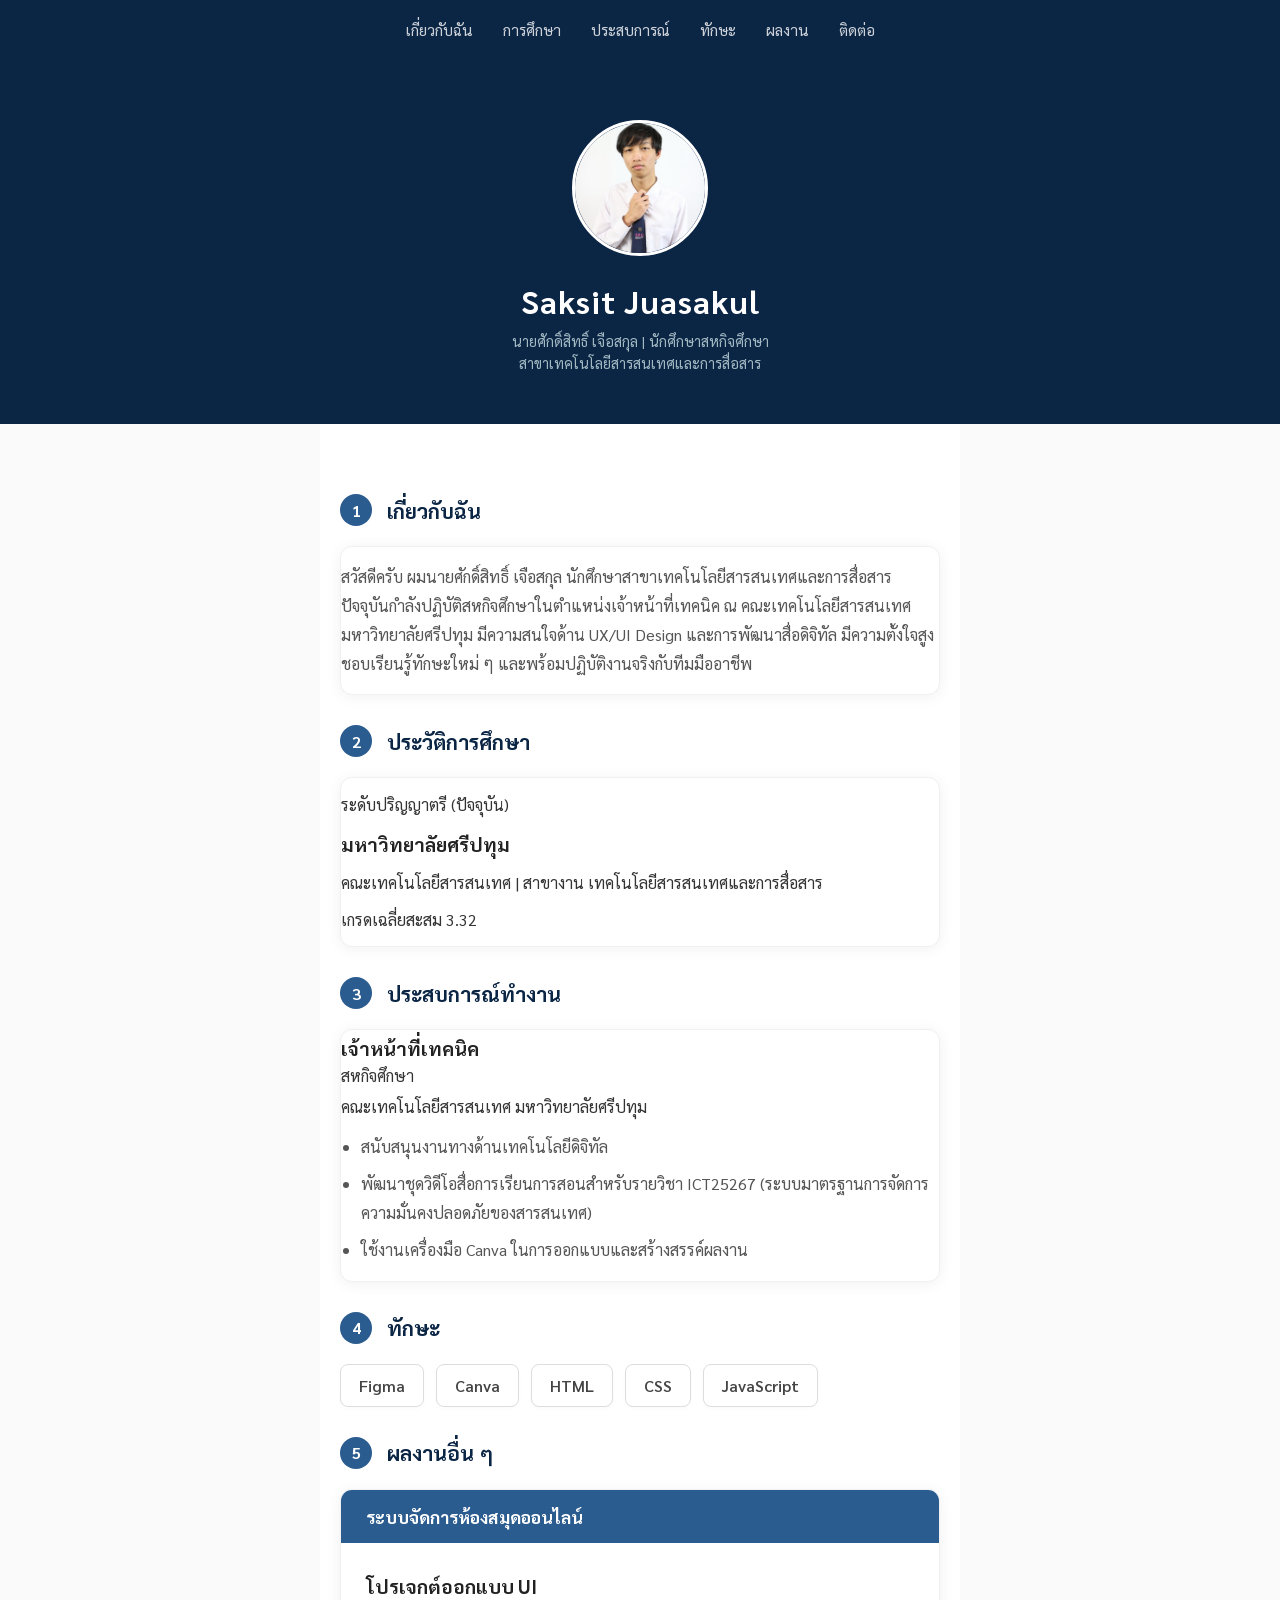
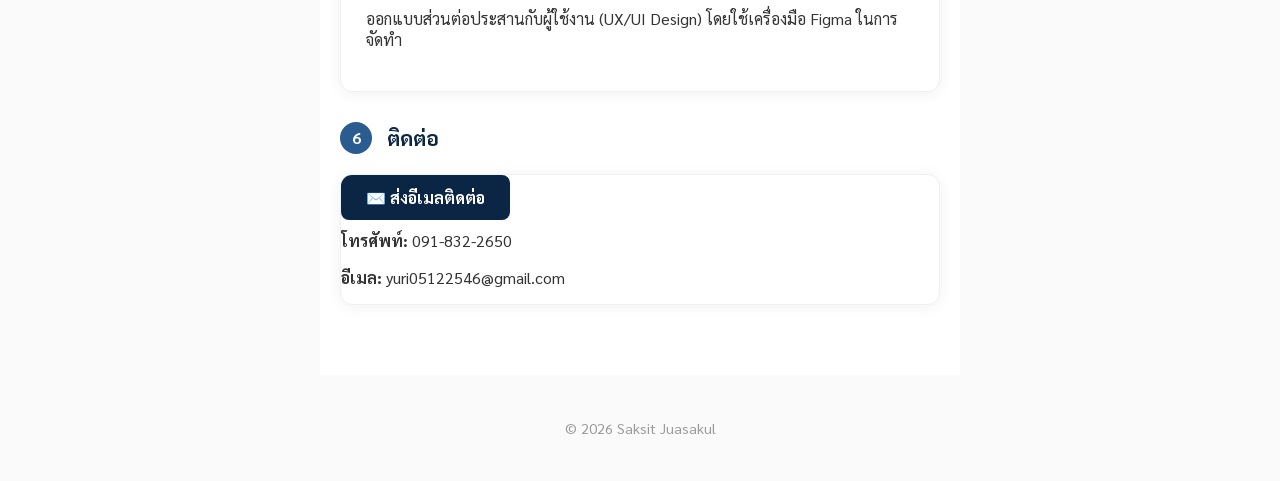
==== commit 11c8e09e: "index.html" ====
--- a/index.html
+++ b/index.html
@@ -4,7 +4,7 @@
     <meta charset="UTF-8">
     <meta name="viewport" content="width=device-width, initial-scale=1.0">
     <title>Saksit Juasakul | Portfolio</title>
-    <link href="https://fonts.googleapis.com/css2?family=Sarabun:wght@400;600;700&display=swap" rel="stylesheet">
+    <link href="https://fonts.googleapis.com/css2?family=Sarabun:wght@300;400;600;700&display=swap" rel="stylesheet">
     <link rel="stylesheet" href="style.css">
 </head>
 <body>
@@ -21,9 +21,11 @@
 
     <!-- ส่วนหัว (Hero Section) -->
     <header class="hero">
-        <img src="profile.jpg" alt="Profile Picture" class="profile-img">
-        <h1>Saksit<br>Juasakul</h1>
-        <p>นายศักดิ์สิทธิ์ เจือสกุล | นักศึกษาสหกิจศึกษา<br>สาขาเทคโนโลยีสารสนเทศและการสื่อสาร</p>
+        <div class="hero-content">
+            <img src="profile.jpg" alt="Profile Picture" class="profile-img">
+            <h1>Saksit Juasakul</h1>
+            <p>นายศักดิ์สิทธิ์ เจือสกุล | นักศึกษาสหกิจศึกษา<br>สาขาเทคโนโลยีสารสนเทศและการสื่อสาร</p>
+        </div>
     </header>
 
     <!-- เนื้อหาหลัก -->
@@ -35,12 +37,12 @@
                 <div class="badge">1</div>
                 <h2>เกี่ยวกับฉัน</h2>
             </div>
-            <p class="about-text">
-                สวัสดีครับ ผมนายศักดิ์สิทธิ์ เจือสกุล นักศึกษาสาขาเทคโนโลยีสารสนเทศและการสื่อสาร ปัจจุบันกำลังปฏิบัติสหกิจศึกษาในตำแหน่งเจ้าหน้าที่เทคนิค ณ คณะเทคโนโลยีสารสนเทศ มหาวิทยาลัยศรีปทุม มีความสนใจด้าน UX/UI Design และการพัฒนาสื่อดิจิทัล มีความตั้งใจสูง ชอบเรียนรู้ทักษะใหม่ ๆ และพร้อมปฏิบัติงานจริงกับทีมมืออาชีพ
-            </p>
+            <div class="card">
+                <p class="about-text">
+                    สวัสดีครับ ผมนายศักดิ์สิทธิ์ เจือสกุล นักศึกษาสาขาเทคโนโลยีสารสนเทศและการสื่อสาร ปัจจุบันกำลังปฏิบัติสหกิจศึกษาในตำแหน่งเจ้าหน้าที่เทคนิค ณ คณะเทคโนโลยีสารสนเทศ มหาวิทยาลัยศรีปทุม มีความสนใจด้าน UX/UI Design และการพัฒนาสื่อดิจิทัล มีความตั้งใจสูง ชอบเรียนรู้ทักษะใหม่ ๆ และพร้อมปฏิบัติงานจริงกับทีมมืออาชีพ
+                </p>
+            </div>
         </section>
-
-        <hr class="divider">
 
         <!-- 2. การศึกษา -->
         <section id="education" class="section">
@@ -48,16 +50,13 @@
                 <div class="badge">2</div>
                 <h2>ประวัติการศึกษา</h2>
             </div>
-            
-            <div class="info-group">
-                <p class="text-blue">ระดับปริญญาตรี<br>ปัจจุบัน</p>
+            <div class="card">
+                <p class="text-accent">ระดับปริญญาตรี (ปัจจุบัน)</p>
                 <h3 class="title-bold">มหาวิทยาลัยศรีปทุม</h3>
-                <p class="text-gray">คณะเทคโนโลยีสารสนเทศ | สาขางาน เทคโนโลยีสารสนเทศและการสื่อสาร</p>
-                <p class="text-blue mt-2">เกรดเฉลี่ยสะสม 3.32</p>
+                <p class="text-light-gray">คณะเทคโนโลยีสารสนเทศ | สาขางาน เทคโนโลยีสารสนเทศและการสื่อสาร</p>
+                <p class="text-accent mt-2">เกรดเฉลี่ยสะสม 3.32</p>
             </div>
         </section>
-
-        <hr class="divider">
 
         <!-- 3. ประสบการณ์ -->
         <section id="experience" class="section">
@@ -65,22 +64,17 @@
                 <div class="badge">3</div>
                 <h2>ประสบการณ์ทำงาน</h2>
             </div>
-
             <div class="card">
-                <div class="card-body">
-                    <h3 class="title-bold">เจ้าหน้าที่เทคนิค</h3>
-                    <span class="tag-blue">สหกิจศึกษา</span>
-                    <p class="text-gray mt-2">คณะเทคโนโลยีสารสนเทศ มหาวิทยาลัยศรีปทุม</p>
-                    <ul class="task-list">
-                        <li>สนับสนุนงานทางด้านเทคโนโลยีดิจิทัล</li>
-                        <li>พัฒนาชุดวิดีโอสื่อการเรียนการสอนสำหรับรายวิชา ICT25267 (ระบบมาตรฐานการจัดการความมั่นคงปลอดภัยของสารสนเทศ)</li>
-                        <li>ใช้งานเครื่องมือ Canva ในการออกแบบและสร้างสรรค์ผลงาน</li>
-                    </ul>
-                </div>
+                <h3 class="title-bold">เจ้าหน้าที่เทคนิค</h3>
+                <span class="tag-dark">สหกิจศึกษา</span>
+                <p class="text-light-gray mt-2">คณะเทคโนโลยีสารสนเทศ มหาวิทยาลัยศรีปทุม</p>
+                <ul class="task-list">
+                    <li>สนับสนุนงานทางด้านเทคโนโลยีดิจิทัล</li>
+                    <li>พัฒนาชุดวิดีโอสื่อการเรียนการสอนสำหรับรายวิชา ICT25267 (ระบบมาตรฐานการจัดการความมั่นคงปลอดภัยของสารสนเทศ)</li>
+                    <li>ใช้งานเครื่องมือ Canva ในการออกแบบและสร้างสรรค์ผลงาน</li>
+                </ul>
             </div>
         </section>
-
-        <hr class="divider">
 
         <!-- 4. ทักษะ -->
         <section id="skills" class="section">
@@ -88,7 +82,6 @@
                 <div class="badge">4</div>
                 <h2>ทักษะ</h2>
             </div>
-            
             <div class="skills-container">
                 <div class="skill-box">Figma</div>
                 <div class="skill-box">Canva</div>
@@ -98,27 +91,22 @@
             </div>
         </section>
 
-        <hr class="divider">
-
         <!-- 5. ผลงาน -->
         <section id="projects" class="section">
             <div class="section-header">
                 <div class="badge">5</div>
                 <h2>ผลงานอื่น ๆ</h2>
             </div>
-
             <div class="card card-project">
                 <div class="card-header">
                     ระบบจัดการห้องสมุดออนไลน์
                 </div>
                 <div class="card-body">
                     <h3 class="title-bold">โปรเจกต์ออกแบบ UI</h3>
-                    <p class="text-gray mt-2">ออกแบบส่วนต่อประสานกับผู้ใช้งาน (UX/UI Design) โดยใช้เครื่องมือ Figma ในการจัดทำ</p>
+                    <p class="text-light-gray mt-2">ออกแบบส่วนต่อประสานกับผู้ใช้งาน (UX/UI Design) โดยใช้เครื่องมือ Figma ในการจัดทำ</p>
                 </div>
             </div>
         </section>
-
-        <hr class="divider">
 
         <!-- 6. ติดต่อ -->
         <section id="contact" class="section">
@@ -126,9 +114,11 @@
                 <div class="badge">6</div>
                 <h2>ติดต่อ</h2>
             </div>
-            
-            <a href="mailto:yuri05122546@gmail.com" class="btn-email">✉️ Email</a>
-            <p class="text-gray mt-2" style="margin-top: 20px;"><strong>โทรศัพท์:</strong> 091-832-2650</p>
+            <div class="card contact-card">
+                <a href="mailto:yuri05122546@gmail.com" class="btn-email">✉️ ส่งอีเมลติดต่อ</a>
+                <p class="text-light-gray mt-2"><strong>โทรศัพท์:</strong> 091-832-2650</p>
+                <p class="text-light-gray"><strong>อีเมล:</strong> yuri05122546@gmail.com</p>
+            </div>
         </section>
 
     </main>
--- a/style.css
+++ b/style.css
@@ -5,149 +5,222 @@
 
 body {
     font-family: 'Sarabun', sans-serif;
-    background-color: #f0f0f0;
+    background-color: #fafafa;
     margin: 0;
-    padding: 20px;
+    padding: 0;
+    color: #333;
+}
+
+/* แถบเมนูด้านบน (Navbar) */
+.navbar {
+    background-color: #0b2545; /* สีน้ำเงินเข้ม */
+    position: fixed;
+    top: 0;
+    width: 100%;
     display: flex;
     justify-content: center;
+    flex-wrap: wrap;
+    padding: 15px 0;
+    z-index: 1000;
+}
+
+.navbar a {
+    color: #ffffff;
+    text-decoration: none;
+    margin: 5px 15px;
+    font-size: 0.95em;
+    opacity: 0.8;
+    transition: opacity 0.3s;
+}
+
+.navbar a:hover {
+    opacity: 1;
+}
+
+/* ส่วนหัว (Hero) */
+.hero {
+    background-color: #0b2545;
+    color: #ffffff;
+    text-align: center;
+    padding: 120px 20px 50px 20px; /* ดันลงมาไม่ให้เมนูบัง */
+}
+
+.profile-img {
+    width: 130px;
+    height: 130px;
+    border-radius: 50%;
+    object-fit: cover;
+    border: 3px solid #ffffff;
+    margin-bottom: 20px;
+}
+
+.hero h1 {
+    margin: 0 0 10px 0;
+    font-size: 2em;
+    letter-spacing: 1px;
+}
+
+.hero p {
+    color: #a3bac3;
+    font-size: 0.9em;
+    line-height: 1.5;
+    margin: 0;
+}
+
+/* คอนเทนเนอร์เนื้อหา */
+.container {
+    max-width: 600px;
+    margin: 0 auto;
+    padding: 40px 20px;
+    background-color: #ffffff;
+}
+
+/* โครงสร้างแต่ละหัวข้อ */
+.section {
+    margin: 30px 0;
+}
+
+.section-header {
+    display: flex;
+    align-items: center;
+    margin-bottom: 20px;
+}
+
+.badge {
+    background-color: #2b5c8f;
+    color: white;
+    width: 32px;
+    height: 32px;
+    border-radius: 50%;
+    display: flex;
+    justify-content: center;
+    align-items: center;
+    font-weight: bold;
+    margin-right: 15px;
+}
+
+.section-header h2 {
+    margin: 0;
+    color: #0b2545;
+    font-size: 1.3em;
+}
+
+/* เส้นคั่น */
+.divider {
+    border: 0;
+    border-top: 1px solid #eeeeee;
+    margin: 40px 0;
+}
+
+/* ตัวอักษรตกแต่ง */
+.about-text {
+    line-height: 1.8;
+    color: #555;
+}
+
+.text-blue {
+    color: #2b5c8f;
+    font-weight: 600;
+    margin-bottom: 5px;
+}
+
+.title-bold {
+    margin: 5px 0;
+    font-size: 1.2em;
     color: #222;
-    overflow-x: hidden; /* ป้องกันไม่ให้หน้าจอเลื่อนแนวนอน */
-}
-
-.resume-wrapper {
-    background-color: #e3e3e3;
-    width: 100%;
-    max-width: 800px;
-    box-shadow: 0 4px 10px rgba(0,0,0,0.15);
-    position: relative;
-}
-
-.header {
-    background-color: #555555;
-    height: 140px;
-    display: flex;
-    align-items: center;
-    padding-left: 230px;
-    position: relative; /* สำคัญมาก เพื่อให้ปุ่ม 3 ขีดเกาะอยู่มุมขวาบน */
-}
-
-.header h1 {
+}
+
+.text-gray {
+    color: #666;
+    font-size: 0.95em;
+    margin-top: 5px;
+}
+
+.mt-2 {
+    margin-top: 10px;
+}
+
+/* ป้ายสถานะ (Tag) */
+.tag-blue {
+    background-color: #e6f0fa;
+    color: #2b5c8f;
+    padding: 3px 10px;
+    border-radius: 15px;
+    font-size: 0.85em;
+    font-weight: 600;
+    display: inline-block;
+}
+
+/* รายการแบบจุด (List) */
+.task-list {
+    padding-left: 20px;
+    color: #555;
+    line-height: 1.8;
+}
+
+.task-list li {
+    margin-bottom: 8px;
+}
+
+/* กล่องเนื้อหา (Card) */
+.card {
+    background: #ffffff;
+    border-radius: 12px;
+    box-shadow: 0 2px 15px rgba(0,0,0,0.06);
+    overflow: hidden;
+    border: 1px solid #f0f0f0;
+}
+
+.card-body {
+    padding: 25px;
+}
+
+.card-project .card-header {
+    background-color: #2b5c8f;
+    color: white;
+    padding: 15px 25px;
+    font-size: 1.1em;
+    font-weight: bold;
+}
+
+/* กล่องทักษะ (Skills Box) */
+.skills-container {
+    display: flex;
+    flex-wrap: wrap;
+    gap: 12px;
+}
+
+.skill-box {
+    background-color: #ffffff;
+    border: 1px solid #ddd;
+    padding: 10px 18px;
+    border-radius: 8px;
+    color: #444;
+    font-weight: 600;
+    box-shadow: 0 2px 5px rgba(0,0,0,0.02);
+}
+
+/* ปุ่ม Email */
+.btn-email {
+    background-color: #0b2545;
     color: #ffffff;
-    font-size: 2.2em;
-    letter-spacing: 2px;
-    margin: 0;
-}
-
-.profile-img {
-    position: absolute;
-    top: 20px;
-    left: 40px;
-    width: 150px;
-    height: 190px;
-    object-fit: cover;
-    border: 4px solid #ffffff;
-    background-color: #fff;
-}
-
-/* ================================
-   ส่วนตกแต่งปุ่มและเมนูสไลด์ด้านข้าง 
-   ================================ */
-.menu-icon {
-    position: absolute;
-    top: 25px;
-    right: 35px;
-    font-size: 35px;
-    color: #ffffff;
-    cursor: pointer;
-    z-index: 10;
-}
-
-.menu-icon:hover {
-    color: #cccccc;
-}
-
-.side-menu {
-    position: fixed; /* ให้เมนูลอยอยู่กับที่ */
-    top: 0;
-    right: -280px; /* ซ่อนเมนูไว้ทางขวานอกจอ */
-    width: 280px;
-    height: 100%;
-    background-color: #333333;
-    box-shadow: -4px 0 15px rgba(0,0,0,0.5);
-    transition: right 0.4s ease; /* เอฟเฟกต์การสไลด์ */
-    z-index: 100; /* ให้อยู่ชั้นบนสุดเสมอ */
-    padding-top: 80px;
-}
-
-/* คลาสที่จะถูกเรียกใช้งานเมื่อกดปุ่ม */
-.side-menu.active {
-    right: 0; 
-}
-
-.side-menu a {
-    padding: 15px 30px;
     text-decoration: none;
-    font-size: 1.2em;
-    color: #ffffff;
-    display: block;
+    padding: 12px 25px;
+    border-radius: 8px;
+    display: inline-block;
+    font-weight: bold;
     transition: background-color 0.3s;
-    border-bottom: 1px solid #444444;
-}
-
-.side-menu a:hover {
-    background-color: #555555;
-}
-
-.side-menu .close-btn {
-    position: absolute;
-    top: 15px;
-    right: 25px;
-    font-size: 40px;
-    border-bottom: none;
-    padding: 0;
-}
-
-.side-menu .close-btn:hover {
-    background-color: transparent;
-    color: #ff6666; /* สีแดงตอนชี้เมาส์ที่ปุ่มปิด */
-}
-
-/* ================================ */
-
-.content {
-    padding: 90px 40px 30px 40px;
-}
-
-.section {
-    margin-bottom: 20px;
-}
-
-.section h2 {
-    font-size: 1.1em;
-    font-weight: 700;
-    margin-bottom: 10px;
-    color: #000;
-}
-
-.section p {
-    margin: 8px 0;
-    font-size: 1em;
-    line-height: 1.6;
-}
-
-hr {
-    border: 0;
-    border-top: 1px solid #cccccc;
-    margin: 25px 0;
-}
-
-.footer {
-    background-color: #555555;
-    color: #ffffff;
-    padding: 25px 40px;
-}
-
-.footer p {
-    margin: 5px 0;
-    font-size: 1em;
-}
+}
+
+.btn-email:hover {
+    background-color: #1a4273;
+}
+
+/* ส่วนท้าย (Footer) */
+footer {
+    text-align: center;
+    padding: 30px;
+    color: #999;
+    font-size: 0.9em;
+    background-color: #fafafa;
+}
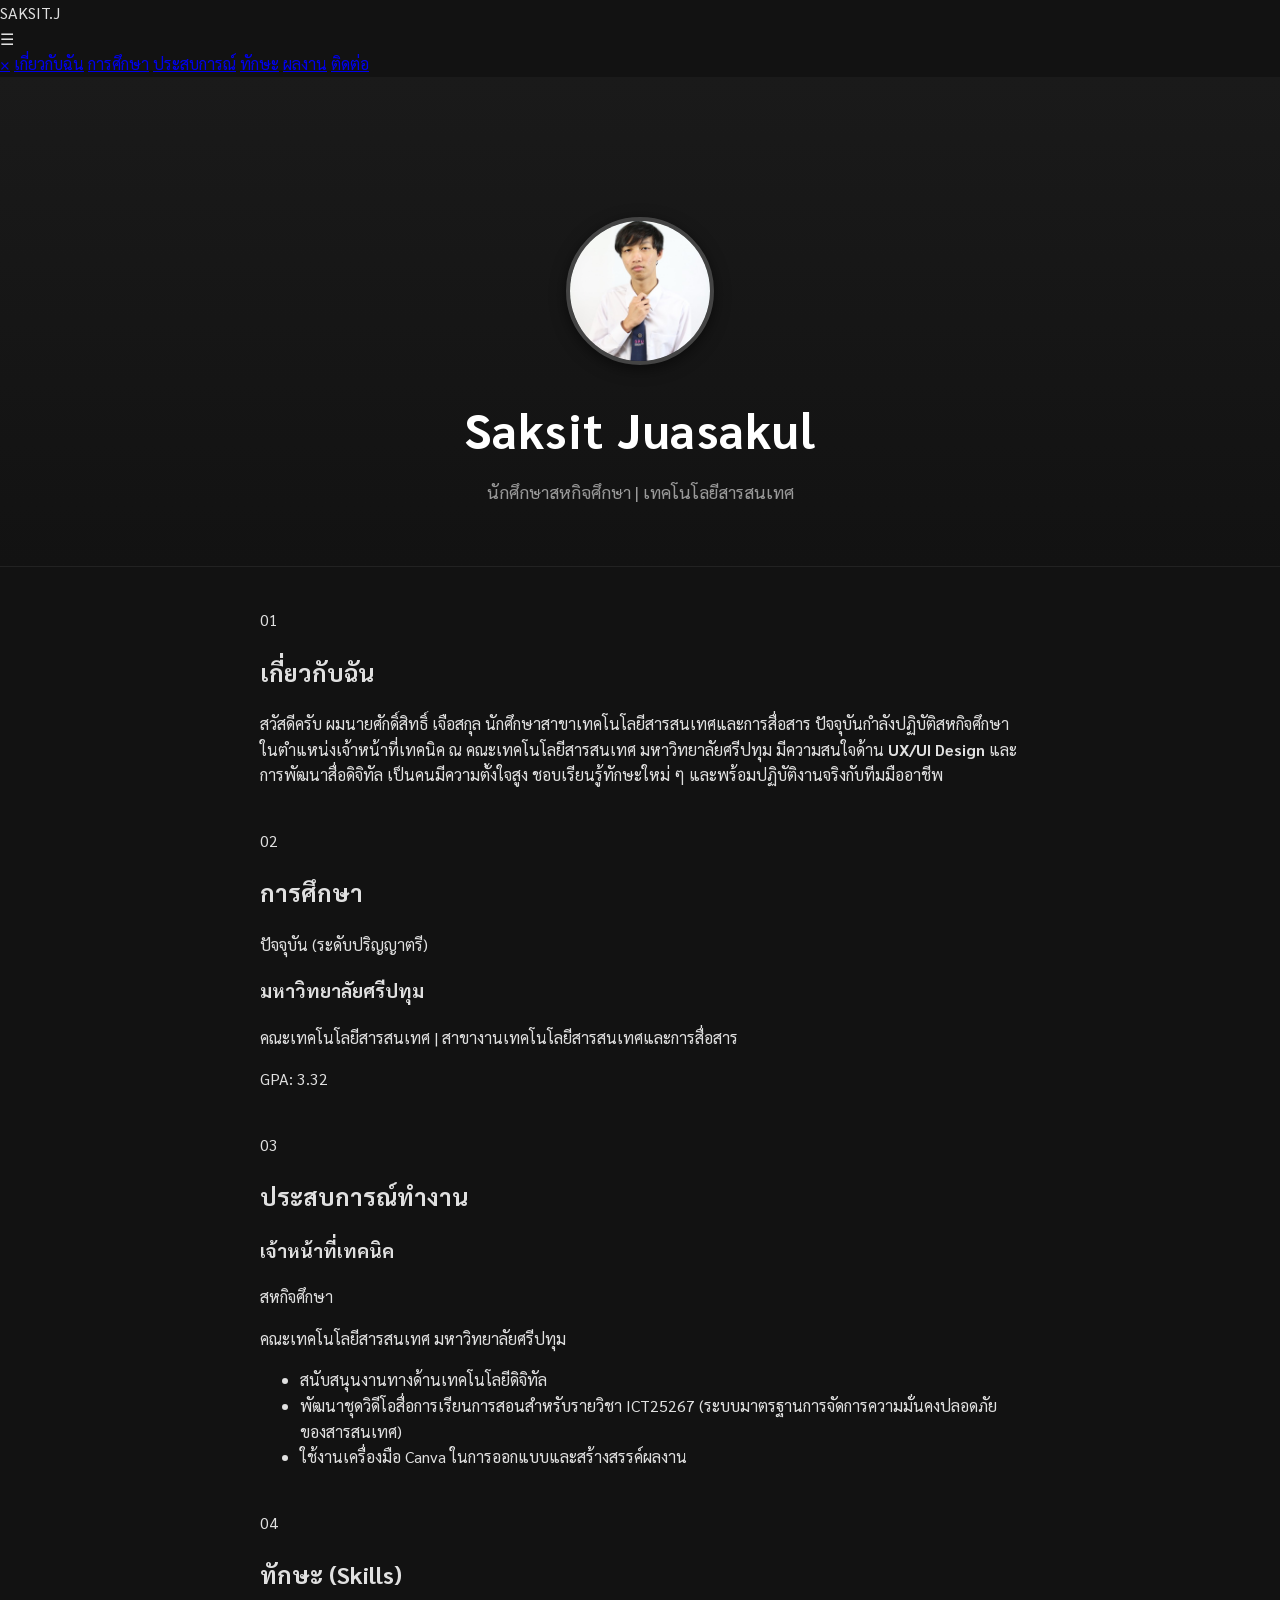
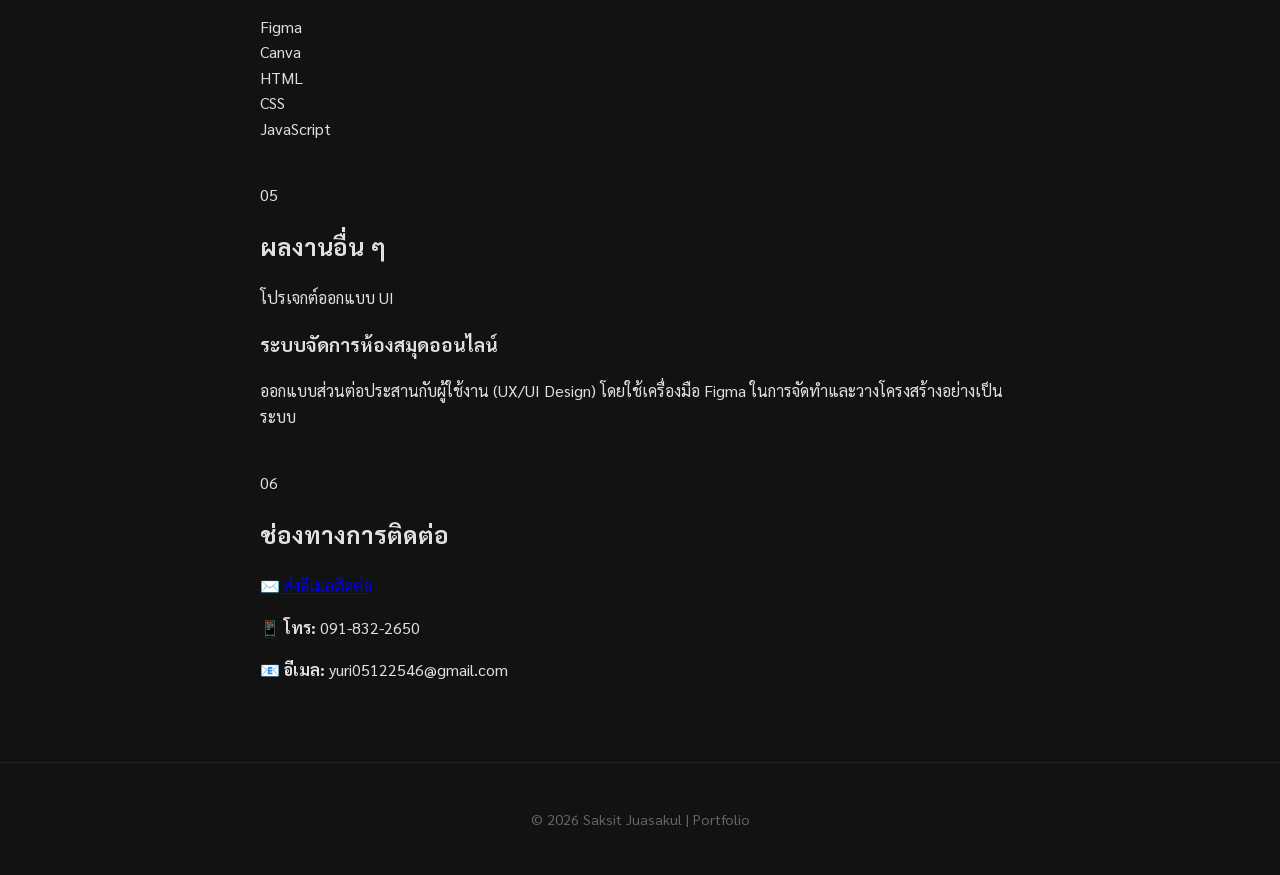
==== commit 6a8e6ac4: "index.html" ====
--- a/index.html
+++ b/index.html
@@ -4,71 +4,83 @@
     <meta charset="UTF-8">
     <meta name="viewport" content="width=device-width, initial-scale=1.0">
     <title>Saksit Juasakul | Portfolio</title>
-    <link href="https://fonts.googleapis.com/css2?family=Sarabun:wght@300;400;600;700&display=swap" rel="stylesheet">
+    <link href="https://fonts.googleapis.com/css2?family=Sarabun:wght@300;400;500;700&display=swap" rel="stylesheet">
     <link rel="stylesheet" href="style.css">
 </head>
 <body>
 
-    <!-- แถบเมนูด้านบน -->
-    <nav class="navbar">
-        <a href="#about">เกี่ยวกับฉัน</a>
-        <a href="#education">การศึกษา</a>
-        <a href="#experience">ประสบการณ์</a>
-        <a href="#skills">ทักษะ</a>
-        <a href="#projects">ผลงาน</a>
-        <a href="#contact">ติดต่อ</a>
+    <!-- แถบด้านบนแบบใหม่ (Top Bar) -->
+    <header class="top-bar">
+        <div class="logo">SAKSIT.J</div>
+        <!-- ปุ่ม 3 ขีด -->
+        <div class="menu-icon" onclick="toggleMenu()">&#9776;</div>
+    </header>
+
+    <!-- เมนูสไลด์ด้านข้าง (Side Menu) -->
+    <nav class="side-menu" id="sideMenu">
+        <a href="javascript:void(0)" class="close-btn" onclick="toggleMenu()">&times;</a>
+        <a href="#about" onclick="toggleMenu()">เกี่ยวกับฉัน</a>
+        <a href="#education" onclick="toggleMenu()">การศึกษา</a>
+        <a href="#experience" onclick="toggleMenu()">ประสบการณ์</a>
+        <a href="#skills" onclick="toggleMenu()">ทักษะ</a>
+        <a href="#projects" onclick="toggleMenu()">ผลงาน</a>
+        <a href="#contact" onclick="toggleMenu()">ติดต่อ</a>
     </nav>
 
     <!-- ส่วนหัว (Hero Section) -->
-    <header class="hero">
+    <section class="hero">
         <div class="hero-content">
-            <img src="profile.jpg" alt="Profile Picture" class="profile-img">
+            <div class="profile-glow">
+                <img src="profile.jpg" alt="Profile Picture" class="profile-img">
+            </div>
             <h1>Saksit Juasakul</h1>
-            <p>นายศักดิ์สิทธิ์ เจือสกุล | นักศึกษาสหกิจศึกษา<br>สาขาเทคโนโลยีสารสนเทศและการสื่อสาร</p>
+            <p class="subtitle">นักศึกษาสหกิจศึกษา | เทคโนโลยีสารสนเทศ</p>
         </div>
-    </header>
+    </section>
 
     <!-- เนื้อหาหลัก -->
     <main class="container">
         
         <!-- 1. เกี่ยวกับฉัน -->
         <section id="about" class="section">
-            <div class="section-header">
-                <div class="badge">1</div>
+            <div class="section-title">
+                <span class="num">01</span>
                 <h2>เกี่ยวกับฉัน</h2>
             </div>
-            <div class="card">
-                <p class="about-text">
-                    สวัสดีครับ ผมนายศักดิ์สิทธิ์ เจือสกุล นักศึกษาสาขาเทคโนโลยีสารสนเทศและการสื่อสาร ปัจจุบันกำลังปฏิบัติสหกิจศึกษาในตำแหน่งเจ้าหน้าที่เทคนิค ณ คณะเทคโนโลยีสารสนเทศ มหาวิทยาลัยศรีปทุม มีความสนใจด้าน UX/UI Design และการพัฒนาสื่อดิจิทัล มีความตั้งใจสูง ชอบเรียนรู้ทักษะใหม่ ๆ และพร้อมปฏิบัติงานจริงกับทีมมืออาชีพ
+            <div class="content-box">
+                <p>
+                    สวัสดีครับ ผมนายศักดิ์สิทธิ์ เจือสกุล นักศึกษาสาขาเทคโนโลยีสารสนเทศและการสื่อสาร ปัจจุบันกำลังปฏิบัติสหกิจศึกษาในตำแหน่งเจ้าหน้าที่เทคนิค ณ คณะเทคโนโลยีสารสนเทศ มหาวิทยาลัยศรีปทุม มีความสนใจด้าน <strong>UX/UI Design</strong> และการพัฒนาสื่อดิจิทัล เป็นคนมีความตั้งใจสูง ชอบเรียนรู้ทักษะใหม่ ๆ และพร้อมปฏิบัติงานจริงกับทีมมืออาชีพ
                 </p>
             </div>
         </section>
 
         <!-- 2. การศึกษา -->
         <section id="education" class="section">
-            <div class="section-header">
-                <div class="badge">2</div>
-                <h2>ประวัติการศึกษา</h2>
+            <div class="section-title">
+                <span class="num">02</span>
+                <h2>การศึกษา</h2>
             </div>
-            <div class="card">
-                <p class="text-accent">ระดับปริญญาตรี (ปัจจุบัน)</p>
-                <h3 class="title-bold">มหาวิทยาลัยศรีปทุม</h3>
-                <p class="text-light-gray">คณะเทคโนโลยีสารสนเทศ | สาขางาน เทคโนโลยีสารสนเทศและการสื่อสาร</p>
-                <p class="text-accent mt-2">เกรดเฉลี่ยสะสม 3.32</p>
+            <div class="content-box border-left-accent">
+                <p class="year-text">ปัจจุบัน (ระดับปริญญาตรี)</p>
+                <h3>มหาวิทยาลัยศรีปทุม</h3>
+                <p class="desc-text">คณะเทคโนโลยีสารสนเทศ | สาขางานเทคโนโลยีสารสนเทศและการสื่อสาร</p>
+                <div class="gpa-badge">GPA: 3.32</div>
             </div>
         </section>
 
-        <!-- 3. ประสบการณ์ -->
+        <!-- 3. ประสบการณ์ทำงาน -->
         <section id="experience" class="section">
-            <div class="section-header">
-                <div class="badge">3</div>
+            <div class="section-title">
+                <span class="num">03</span>
                 <h2>ประสบการณ์ทำงาน</h2>
             </div>
-            <div class="card">
-                <h3 class="title-bold">เจ้าหน้าที่เทคนิค</h3>
-                <span class="tag-dark">สหกิจศึกษา</span>
-                <p class="text-light-gray mt-2">คณะเทคโนโลยีสารสนเทศ มหาวิทยาลัยศรีปทุม</p>
-                <ul class="task-list">
+            <div class="content-box border-left-accent">
+                <div class="box-header">
+                    <h3>เจ้าหน้าที่เทคนิค</h3>
+                    <span class="status-tag">สหกิจศึกษา</span>
+                </div>
+                <p class="desc-text">คณะเทคโนโลยีสารสนเทศ มหาวิทยาลัยศรีปทุม</p>
+                <ul class="custom-list mt-3">
                     <li>สนับสนุนงานทางด้านเทคโนโลยีดิจิทัล</li>
                     <li>พัฒนาชุดวิดีโอสื่อการเรียนการสอนสำหรับรายวิชา ICT25267 (ระบบมาตรฐานการจัดการความมั่นคงปลอดภัยของสารสนเทศ)</li>
                     <li>ใช้งานเครื่องมือ Canva ในการออกแบบและสร้างสรรค์ผลงาน</li>
@@ -78,55 +90,60 @@
 
         <!-- 4. ทักษะ -->
         <section id="skills" class="section">
-            <div class="section-header">
-                <div class="badge">4</div>
-                <h2>ทักษะ</h2>
+            <div class="section-title">
+                <span class="num">04</span>
+                <h2>ทักษะ (Skills)</h2>
             </div>
-            <div class="skills-container">
-                <div class="skill-box">Figma</div>
-                <div class="skill-box">Canva</div>
-                <div class="skill-box">HTML</div>
-                <div class="skill-box">CSS</div>
-                <div class="skill-box">JavaScript</div>
+            <div class="skills-grid">
+                <div class="skill-item">Figma</div>
+                <div class="skill-item">Canva</div>
+                <div class="skill-item">HTML</div>
+                <div class="skill-item">CSS</div>
+                <div class="skill-item">JavaScript</div>
             </div>
         </section>
 
         <!-- 5. ผลงาน -->
         <section id="projects" class="section">
-            <div class="section-header">
-                <div class="badge">5</div>
+            <div class="section-title">
+                <span class="num">05</span>
                 <h2>ผลงานอื่น ๆ</h2>
             </div>
-            <div class="card card-project">
-                <div class="card-header">
-                    ระบบจัดการห้องสมุดออนไลน์
-                </div>
-                <div class="card-body">
-                    <h3 class="title-bold">โปรเจกต์ออกแบบ UI</h3>
-                    <p class="text-light-gray mt-2">ออกแบบส่วนต่อประสานกับผู้ใช้งาน (UX/UI Design) โดยใช้เครื่องมือ Figma ในการจัดทำ</p>
-                </div>
+            <div class="project-card">
+                <div class="project-type">โปรเจกต์ออกแบบ UI</div>
+                <h3>ระบบจัดการห้องสมุดออนไลน์</h3>
+                <p>ออกแบบส่วนต่อประสานกับผู้ใช้งาน (UX/UI Design) โดยใช้เครื่องมือ Figma ในการจัดทำและวางโครงสร้างอย่างเป็นระบบ</p>
             </div>
         </section>
 
         <!-- 6. ติดต่อ -->
         <section id="contact" class="section">
-            <div class="section-header">
-                <div class="badge">6</div>
-                <h2>ติดต่อ</h2>
+            <div class="section-title">
+                <span class="num">06</span>
+                <h2>ช่องทางการติดต่อ</h2>
             </div>
-            <div class="card contact-card">
-                <a href="mailto:yuri05122546@gmail.com" class="btn-email">✉️ ส่งอีเมลติดต่อ</a>
-                <p class="text-light-gray mt-2"><strong>โทรศัพท์:</strong> 091-832-2650</p>
-                <p class="text-light-gray"><strong>อีเมล:</strong> yuri05122546@gmail.com</p>
+            <div class="contact-box">
+                <a href="mailto:yuri05122546@gmail.com" class="action-btn">✉️ ส่งอีเมลติดต่อ</a>
+                <div class="contact-info mt-3">
+                    <p>📱 <strong>โทร:</strong> 091-832-2650</p>
+                    <p>📧 <strong>อีเมล:</strong> yuri05122546@gmail.com</p>
+                </div>
             </div>
         </section>
 
     </main>
 
-    <!-- ส่วนท้าย -->
     <footer>
-        <p>© 2026 Saksit Juasakul</p>
+        <p>&copy; 2026 Saksit Juasakul | Portfolio</p>
     </footer>
+
+    <!-- Script สำหรับเปิดปิดเมนู -->
+    <script>
+        function toggleMenu() {
+            var menu = document.getElementById("sideMenu");
+            menu.classList.toggle("active");
+        }
+    </script>
 
 </body>
 </html>
--- a/style.css
+++ b/style.css
@@ -5,133 +5,148 @@
 
 body {
     font-family: 'Sarabun', sans-serif;
-    background-color: #fafafa;
+    background-color: #121212; /* สีพื้นหลังหลัก ดำสนิท */
+    color: #e0e0e0; /* สีตัวอักษรหลัก เทาอ่อน */
     margin: 0;
     padding: 0;
-    color: #333;
+    line-height: 1.6;
 }
 
 /* แถบเมนูด้านบน (Navbar) */
 .navbar {
-    background-color: #0b2545; /* สีน้ำเงินเข้ม */
+    background-color: rgba(24, 24, 24, 0.95); /* สีดำโปร่งแสงนิดๆ */
+    backdrop-filter: blur(10px); /* เบลอพื้นหลัง */
     position: fixed;
     top: 0;
     width: 100%;
     display: flex;
     justify-content: center;
     flex-wrap: wrap;
-    padding: 15px 0;
+    padding: 15px 10px;
     z-index: 1000;
+    border-bottom: 1px solid #333;
 }
 
 .navbar a {
-    color: #ffffff;
+    color: #b0b0b0;
     text-decoration: none;
-    margin: 5px 15px;
+    margin: 5px 12px;
     font-size: 0.95em;
-    opacity: 0.8;
-    transition: opacity 0.3s;
+    font-weight: 600;
+    transition: color 0.3s;
 }
 
 .navbar a:hover {
-    opacity: 1;
+    color: #ffffff;
 }
 
 /* ส่วนหัว (Hero) */
 .hero {
-    background-color: #0b2545;
-    color: #ffffff;
+    background: linear-gradient(180deg, #1a1a1a 0%, #121212 100%);
     text-align: center;
-    padding: 120px 20px 50px 20px; /* ดันลงมาไม่ให้เมนูบัง */
+    padding: 140px 20px 60px 20px;
+    border-bottom: 1px solid #222;
 }
 
 .profile-img {
-    width: 130px;
-    height: 130px;
+    width: 140px;
+    height: 140px;
     border-radius: 50%;
     object-fit: cover;
-    border: 3px solid #ffffff;
+    border: 4px solid #444; /* กรอบรูปสีเทา */
+    box-shadow: 0 4px 15px rgba(0, 0, 0, 0.5);
     margin-bottom: 20px;
+    background-color: #222;
 }
 
 .hero h1 {
+    color: #ffffff;
     margin: 0 0 10px 0;
-    font-size: 2em;
-    letter-spacing: 1px;
+    font-size: 2.2em;
+    letter-spacing: 1.5px;
 }
 
 .hero p {
-    color: #a3bac3;
-    font-size: 0.9em;
-    line-height: 1.5;
-    margin: 0;
-}
-
-/* คอนเทนเนอร์เนื้อหา */
+    color: #999;
+    font-size: 1em;
+    margin: 0;
+}
+
+/* คอนเทนเนอร์เนื้อหา (Responsive Width) */
 .container {
-    max-width: 600px;
+    max-width: 760px; /* กำหนดความกว้างสูงสุดให้ดูสวยบนคอมฯ */
     margin: 0 auto;
     padding: 40px 20px;
-    background-color: #ffffff;
 }
 
 /* โครงสร้างแต่ละหัวข้อ */
 .section {
-    margin: 30px 0;
+    margin-bottom: 40px;
 }
 
 .section-header {
     display: flex;
     align-items: center;
-    margin-bottom: 20px;
+    margin-bottom: 15px;
 }
 
 .badge {
-    background-color: #2b5c8f;
-    color: white;
-    width: 32px;
-    height: 32px;
+    background-color: #333333; /* วงกลมตัวเลขสีเทาเข้ม */
+    color: #ffffff;
+    width: 35px;
+    height: 35px;
     border-radius: 50%;
     display: flex;
     justify-content: center;
     align-items: center;
     font-weight: bold;
+    font-size: 1.1em;
     margin-right: 15px;
+    border: 1px solid #555;
 }
 
 .section-header h2 {
     margin: 0;
-    color: #0b2545;
-    font-size: 1.3em;
-}
-
-/* เส้นคั่น */
-.divider {
-    border: 0;
-    border-top: 1px solid #eeeeee;
-    margin: 40px 0;
+    color: #ffffff;
+    font-size: 1.4em;
+    font-weight: 700;
+}
+
+/* กล่องเนื้อหา (Card) - เน้นโทนเทาเข้ม */
+.card {
+    background-color: #1e1e1e;
+    border: 1px solid #2c2c2c;
+    border-radius: 12px;
+    padding: 25px;
+    box-shadow: 0 4px 20px rgba(0,0,0,0.2);
+    transition: transform 0.3s, border-color 0.3s;
+}
+
+.card:hover {
+    border-color: #444;
 }
 
 /* ตัวอักษรตกแต่ง */
 .about-text {
-    line-height: 1.8;
-    color: #555;
-}
-
-.text-blue {
-    color: #2b5c8f;
+    color: #cccccc;
+    margin: 0;
+}
+
+.text-accent {
+    color: #a0a0a0;
     font-weight: 600;
     margin-bottom: 5px;
+    font-size: 0.9em;
 }
 
 .title-bold {
     margin: 5px 0;
-    font-size: 1.2em;
-    color: #222;
-}
-
-.text-gray {
-    color: #666;
+    font-size: 1.3em;
+    color: #ffffff;
+}
+
+.text-light-gray {
+    color: #a0a0a0;
     font-size: 0.95em;
     margin-top: 5px;
 }
@@ -141,46 +156,44 @@
 }
 
 /* ป้ายสถานะ (Tag) */
-.tag-blue {
-    background-color: #e6f0fa;
-    color: #2b5c8f;
-    padding: 3px 10px;
-    border-radius: 15px;
+.tag-dark {
+    background-color: #333;
+    color: #ccc;
+    padding: 4px 12px;
+    border-radius: 20px;
     font-size: 0.85em;
     font-weight: 600;
     display: inline-block;
+    border: 1px solid #444;
 }
 
 /* รายการแบบจุด (List) */
 .task-list {
     padding-left: 20px;
-    color: #555;
-    line-height: 1.8;
+    color: #cccccc;
 }
 
 .task-list li {
-    margin-bottom: 8px;
-}
-
-/* กล่องเนื้อหา (Card) */
-.card {
-    background: #ffffff;
-    border-radius: 12px;
-    box-shadow: 0 2px 15px rgba(0,0,0,0.06);
+    margin-bottom: 10px;
+}
+
+/* กล่องผลงาน */
+.card-project {
+    padding: 0; /* เอา padding ออกเพื่อทำส่วนหัว */
     overflow: hidden;
-    border: 1px solid #f0f0f0;
-}
-
-.card-body {
-    padding: 25px;
 }
 
 .card-project .card-header {
-    background-color: #2b5c8f;
-    color: white;
+    background-color: #2a2a2a;
+    color: #ffffff;
     padding: 15px 25px;
     font-size: 1.1em;
     font-weight: bold;
+    border-bottom: 1px solid #333;
+}
+
+.card-project .card-body {
+    padding: 25px;
 }
 
 /* กล่องทักษะ (Skills Box) */
@@ -191,36 +204,78 @@
 }
 
 .skill-box {
+    background-color: #222222;
+    border: 1px solid #3c3c3c;
+    padding: 10px 20px;
+    border-radius: 8px;
+    color: #e0e0e0;
+    font-weight: 600;
+    transition: background-color 0.3s;
+}
+
+.skill-box:hover {
+    background-color: #333333;
+}
+
+/* ปุ่ม Email */
+.contact-card {
+    text-align: center;
+}
+
+.btn-email {
     background-color: #ffffff;
-    border: 1px solid #ddd;
-    padding: 10px 18px;
-    border-radius: 8px;
-    color: #444;
-    font-weight: 600;
-    box-shadow: 0 2px 5px rgba(0,0,0,0.02);
-}
-
-/* ปุ่ม Email */
-.btn-email {
-    background-color: #0b2545;
-    color: #ffffff;
+    color: #121212;
     text-decoration: none;
-    padding: 12px 25px;
-    border-radius: 8px;
+    padding: 12px 30px;
+    border-radius: 25px;
     display: inline-block;
     font-weight: bold;
-    transition: background-color 0.3s;
+    margin-bottom: 15px;
+    transition: background-color 0.3s, transform 0.2s;
 }
 
 .btn-email:hover {
-    background-color: #1a4273;
+    background-color: #cccccc;
+    transform: translateY(-2px);
 }
 
 /* ส่วนท้าย (Footer) */
 footer {
     text-align: center;
     padding: 30px;
-    color: #999;
+    color: #666;
     font-size: 0.9em;
-    background-color: #fafafa;
-}
+    border-top: 1px solid #222;
+}
+
+/* ==================================================
+   Media Queries (ปรับโครงสร้างอัตโนมัติเมื่อจอใหญ่ขึ้น)
+   ================================================== */
+@media (min-width: 768px) {
+    /* บนหน้าจอคอมพิวเตอร์และแท็บเล็ตแนวนอน */
+    
+    .navbar a {
+        font-size: 1.05em;
+        margin: 5px 20px;
+    }
+
+    .hero h1 {
+        font-size: 3em;
+    }
+
+    .hero p {
+        font-size: 1.1em;
+    }
+    
+    .card {
+        padding: 35px; /* เพิ่มพื้นที่ว่างในกล่องให้ดูโปร่งขึ้น */
+    }
+
+    .card-project .card-header {
+        padding: 20px 35px;
+    }
+
+    .card-project .card-body {
+        padding: 30px 35px;
+    }
+}
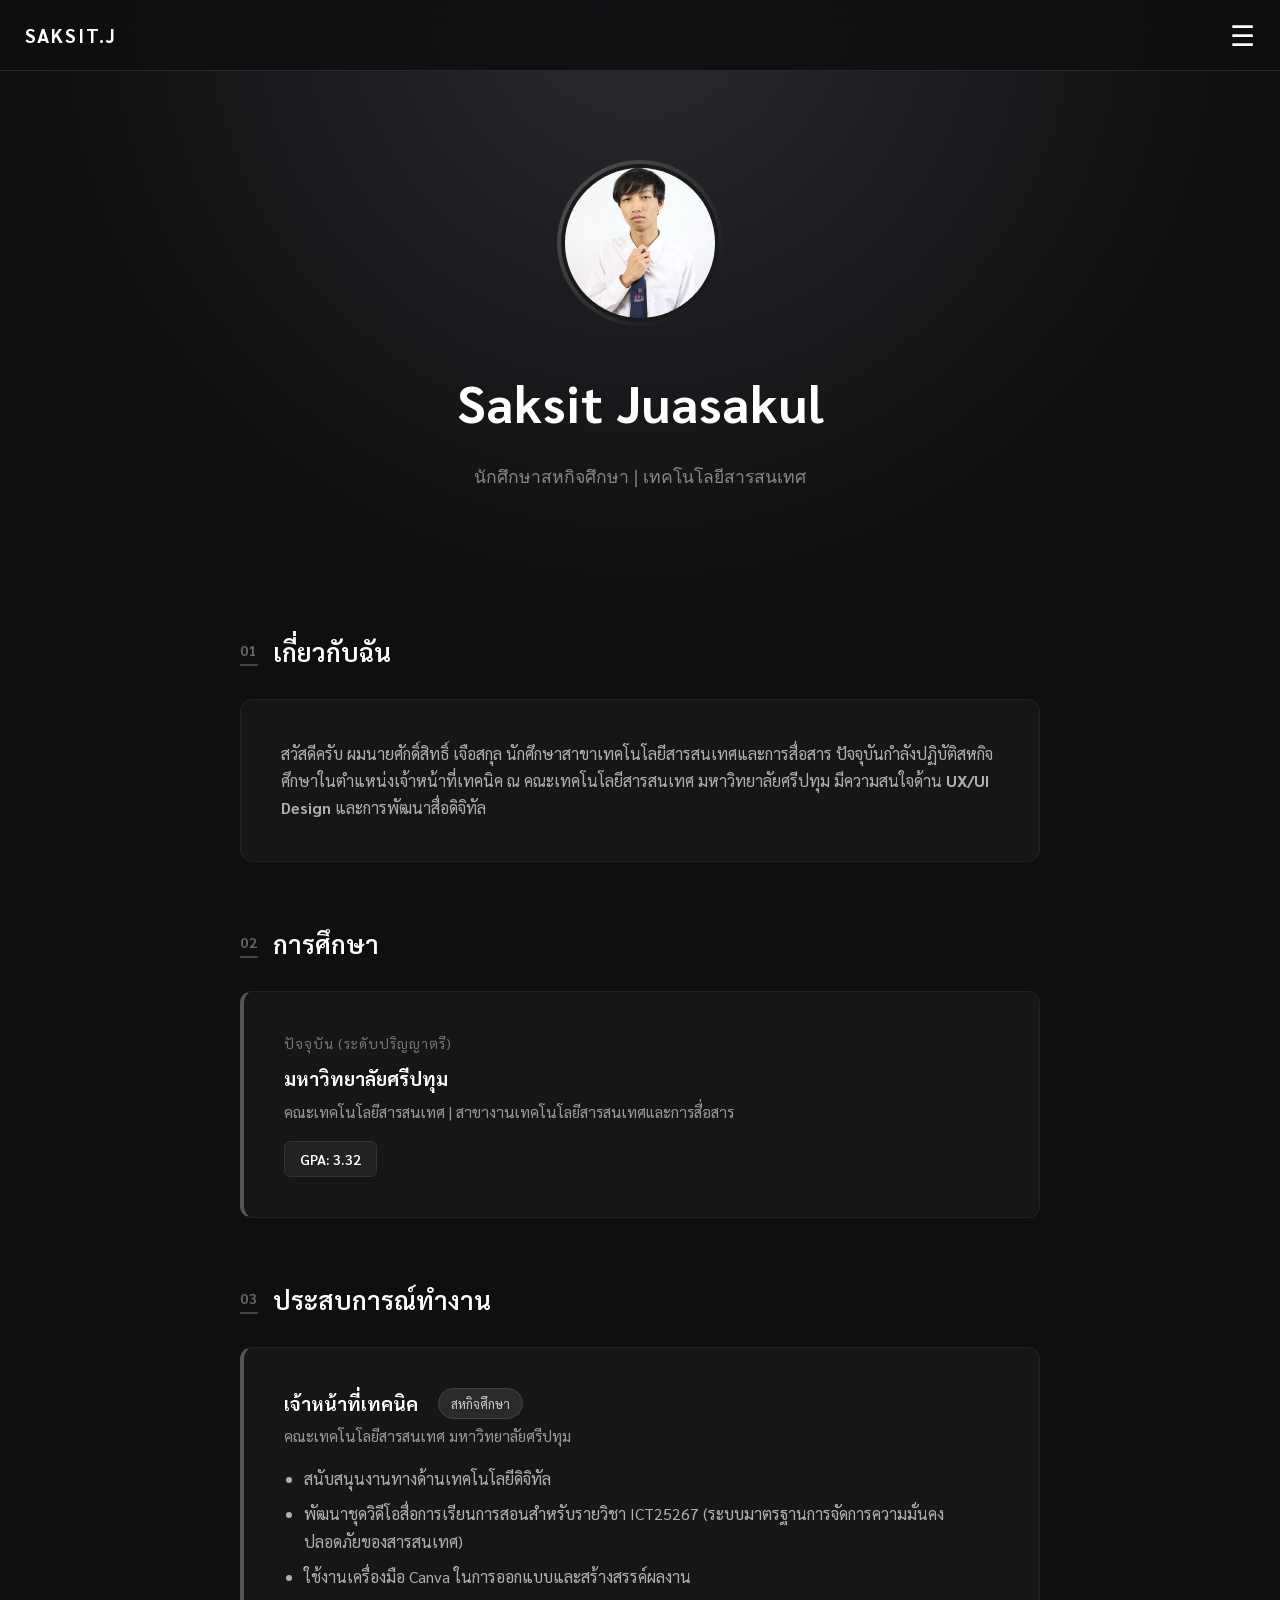
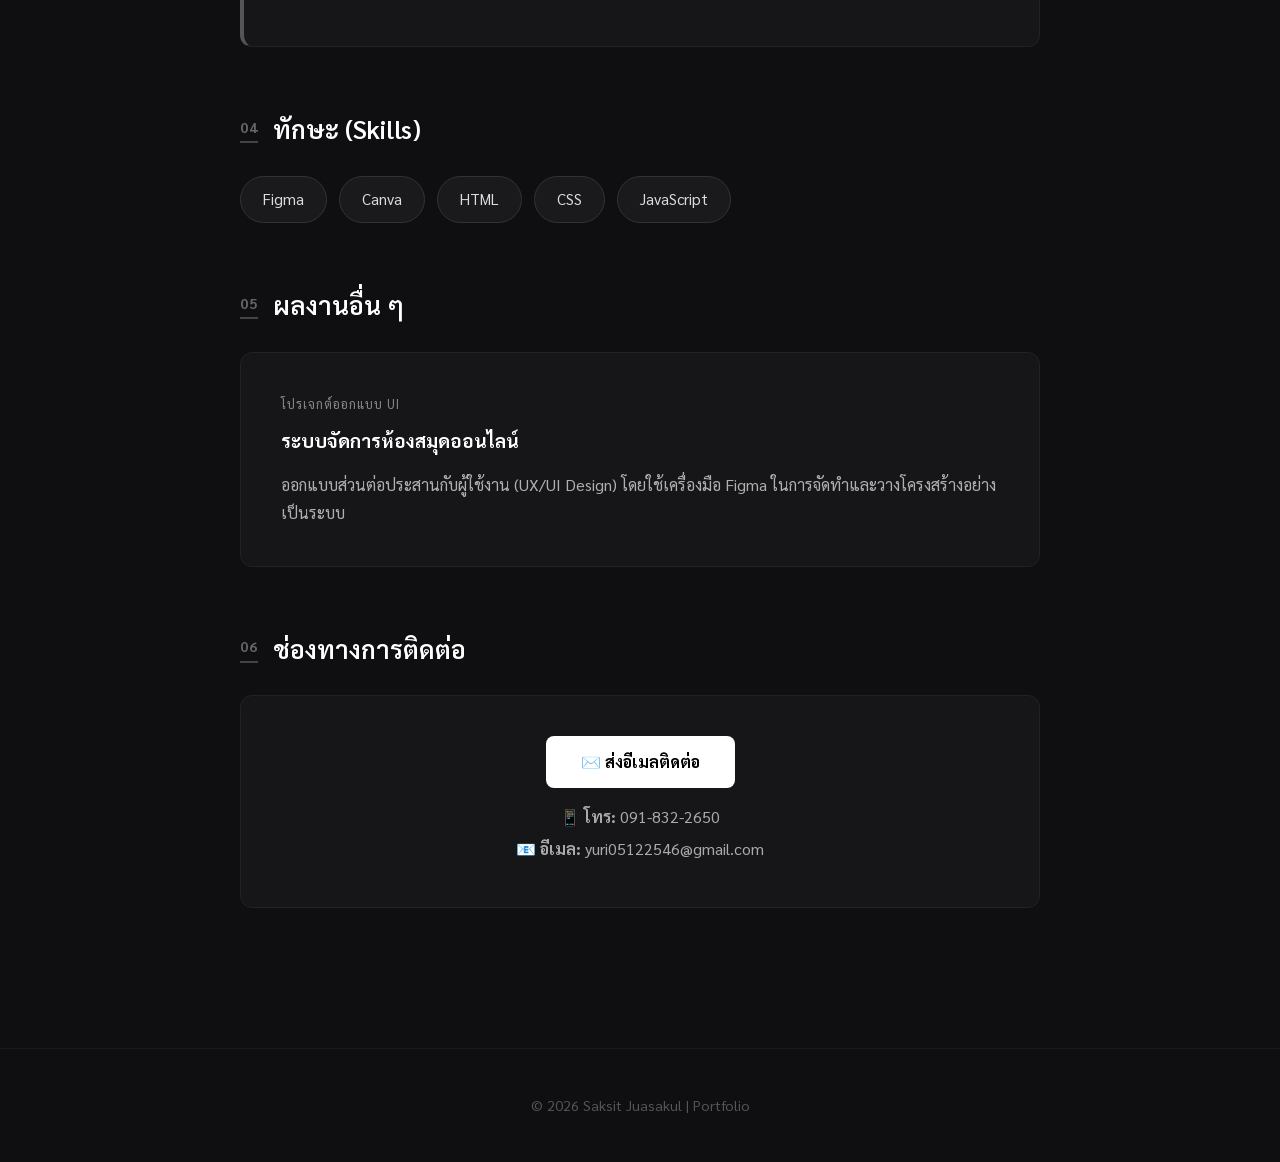
==== commit 5ffb9883: "index.html" ====
--- a/index.html
+++ b/index.html
@@ -49,7 +49,7 @@
             </div>
             <div class="content-box">
                 <p>
-                    สวัสดีครับ ผมนายศักดิ์สิทธิ์ เจือสกุล นักศึกษาสาขาเทคโนโลยีสารสนเทศและการสื่อสาร ปัจจุบันกำลังปฏิบัติสหกิจศึกษาในตำแหน่งเจ้าหน้าที่เทคนิค ณ คณะเทคโนโลยีสารสนเทศ มหาวิทยาลัยศรีปทุม มีความสนใจด้าน <strong>UX/UI Design</strong> และการพัฒนาสื่อดิจิทัล เป็นคนมีความตั้งใจสูง ชอบเรียนรู้ทักษะใหม่ ๆ และพร้อมปฏิบัติงานจริงกับทีมมืออาชีพ
+                    สวัสดีครับ ผมนายศักดิ์สิทธิ์ เจือสกุล นักศึกษาสาขาเทคโนโลยีสารสนเทศและการสื่อสาร ปัจจุบันกำลังปฏิบัติสหกิจศึกษาในตำแหน่งเจ้าหน้าที่เทคนิค ณ คณะเทคโนโลยีสารสนเทศ มหาวิทยาลัยศรีปทุม มีความสนใจด้าน <strong>UX/UI Design</strong> และการพัฒนาสื่อดิจิทัล 
                 </p>
             </div>
         </section>
--- a/style.css
+++ b/style.css
@@ -1,281 +1,356 @@
-/* การเลื่อนหน้าจอแบบนุ่มนวล */
+/* ================= Base Styles ================= */
 html {
     scroll-behavior: smooth;
 }
 
 body {
     font-family: 'Sarabun', sans-serif;
-    background-color: #121212; /* สีพื้นหลังหลัก ดำสนิท */
-    color: #e0e0e0; /* สีตัวอักษรหลัก เทาอ่อน */
+    background-color: #0f0f11; /* สีดำเข้มเหลือบเทา */
+    color: #d1d1d1;
     margin: 0;
     padding: 0;
-    line-height: 1.6;
-}
-
-/* แถบเมนูด้านบน (Navbar) */
-.navbar {
-    background-color: rgba(24, 24, 24, 0.95); /* สีดำโปร่งแสงนิดๆ */
-    backdrop-filter: blur(10px); /* เบลอพื้นหลัง */
+    line-height: 1.7;
+    overflow-x: hidden;
+}
+
+h1, h2, h3 {
+    color: #ffffff;
+    margin: 0;
+}
+
+.mt-3 {
+    margin-top: 15px;
+}
+
+/* ================= Top Bar & Menu ================= */
+.top-bar {
     position: fixed;
     top: 0;
     width: 100%;
+    height: 70px;
+    background-color: rgba(15, 15, 17, 0.85);
+    backdrop-filter: blur(12px);
     display: flex;
-    justify-content: center;
-    flex-wrap: wrap;
-    padding: 15px 10px;
+    justify-content: space-between;
+    align-items: center;
+    z-index: 999;
+    border-bottom: 1px solid #2a2a2a;
+}
+
+.logo {
+    font-weight: 700;
+    font-size: 1.2em;
+    color: #ffffff;
+    letter-spacing: 2px;
+    margin-left: 25px;
+}
+
+.menu-icon {
+    font-size: 28px;
+    color: #ffffff;
+    margin-right: 25px;
+    cursor: pointer;
+    transition: color 0.3s;
+}
+
+.menu-icon:hover {
+    color: #888888;
+}
+
+/* Side Menu (สไลด์จากขวา) */
+.side-menu {
+    position: fixed;
+    top: 0;
+    right: -300px;
+    width: 260px;
+    height: 100vh;
+    background-color: #1a1a1d;
+    box-shadow: -5px 0 20px rgba(0,0,0,0.5);
     z-index: 1000;
-    border-bottom: 1px solid #333;
-}
-
-.navbar a {
-    color: #b0b0b0;
+    transition: right 0.4s cubic-bezier(0.4, 0, 0.2, 1);
+    padding-top: 80px;
+    border-left: 1px solid #2a2a2a;
+}
+
+.side-menu.active {
+    right: 0;
+}
+
+.side-menu a {
+    display: block;
+    padding: 15px 30px;
+    color: #bbbbbb;
     text-decoration: none;
-    margin: 5px 12px;
-    font-size: 0.95em;
-    font-weight: 600;
-    transition: color 0.3s;
-}
-
-.navbar a:hover {
-    color: #ffffff;
-}
-
-/* ส่วนหัว (Hero) */
+    font-size: 1.1em;
+    border-bottom: 1px solid #222;
+    transition: all 0.3s;
+}
+
+.side-menu a:hover {
+    color: #ffffff;
+    background-color: #2a2a2d;
+    padding-left: 40px; /* เอฟเฟกต์ขยับข้อความตอนเอาเมาส์ชี้ */
+}
+
+.close-btn {
+    position: absolute;
+    top: 15px;
+    right: 25px;
+    font-size: 35px !important;
+    border: none !important;
+    padding: 0 !important;
+    color: #888 !important;
+}
+
+.close-btn:hover {
+    background-color: transparent !important;
+    color: #ffffff !important;
+}
+
+/* ================= Hero Section ================= */
 .hero {
-    background: linear-gradient(180deg, #1a1a1a 0%, #121212 100%);
+    padding: 160px 20px 80px 20px;
     text-align: center;
-    padding: 140px 20px 60px 20px;
-    border-bottom: 1px solid #222;
+    background: radial-gradient(circle at 50% 0%, #2a2a30 0%, #0f0f11 70%);
+}
+
+.profile-glow {
+    display: inline-block;
+    padding: 4px;
+    border-radius: 50%;
+    background: linear-gradient(135deg, #555555, #111111);
+    margin-bottom: 25px;
 }
 
 .profile-img {
-    width: 140px;
-    height: 140px;
+    width: 150px;
+    height: 150px;
     border-radius: 50%;
     object-fit: cover;
-    border: 4px solid #444; /* กรอบรูปสีเทา */
-    box-shadow: 0 4px 15px rgba(0, 0, 0, 0.5);
-    margin-bottom: 20px;
-    background-color: #222;
+    display: block;
+    border: 4px solid #1a1a1d;
 }
 
 .hero h1 {
-    color: #ffffff;
-    margin: 0 0 10px 0;
-    font-size: 2.2em;
-    letter-spacing: 1.5px;
-}
-
-.hero p {
-    color: #999;
-    font-size: 1em;
-    margin: 0;
-}
-
-/* คอนเทนเนอร์เนื้อหา (Responsive Width) */
+    font-size: 2.5em;
+    letter-spacing: 1px;
+    margin-bottom: 10px;
+}
+
+.subtitle {
+    color: #888888;
+    font-size: 1.1em;
+    font-weight: 300;
+}
+
+/* ================= Main Content & Sections ================= */
 .container {
-    max-width: 760px; /* กำหนดความกว้างสูงสุดให้ดูสวยบนคอมฯ */
+    max-width: 800px;
     margin: 0 auto;
-    padding: 40px 20px;
-}
-
-/* โครงสร้างแต่ละหัวข้อ */
+    padding: 20px 20px 60px 20px;
+}
+
 .section {
-    margin-bottom: 40px;
-}
-
-.section-header {
+    margin-bottom: 60px;
+}
+
+/* หัวข้อแบบมีตัวเลขกำกับสไตล์ Tech */
+.section-title {
     display: flex;
     align-items: center;
-    margin-bottom: 15px;
-}
-
-.badge {
-    background-color: #333333; /* วงกลมตัวเลขสีเทาเข้ม */
-    color: #ffffff;
-    width: 35px;
-    height: 35px;
-    border-radius: 50%;
+    margin-bottom: 25px;
+}
+
+.section-title .num {
+    font-size: 0.9em;
+    font-weight: 700;
+    color: #666666;
+    margin-right: 15px;
+    letter-spacing: 1px;
+    border-bottom: 2px solid #444;
+    padding-bottom: 2px;
+}
+
+.section-title h2 {
+    font-size: 1.6em;
+    font-weight: 600;
+}
+
+/* กล่องเนื้อหา (Content Box) */
+.content-box {
+    background-color: #161619;
+    padding: 30px;
+    border-radius: 12px;
+    border: 1px solid #222222;
+}
+
+.content-box p {
+    margin: 0;
+    color: #b0b0b0;
+}
+
+/* ตกแต่งเส้นแถบด้านซ้าย */
+.border-left-accent {
+    border-left: 4px solid #555555;
+}
+
+/* การศึกษา & ประสบการณ์ */
+.year-text {
+    font-size: 0.85em;
+    color: #777777 !important;
+    margin-bottom: 8px !important;
+    letter-spacing: 1px;
+}
+
+.desc-text {
+    font-size: 0.95em;
+    color: #999999 !important;
+    margin-top: 5px !important;
+}
+
+.gpa-badge {
+    display: inline-block;
+    margin-top: 15px;
+    background-color: #222222;
+    padding: 5px 15px;
+    border-radius: 6px;
+    font-size: 0.9em;
+    font-weight: 600;
+    color: #ffffff;
+    border: 1px solid #333;
+}
+
+.box-header {
     display: flex;
-    justify-content: center;
+    justify-content: space-between;
     align-items: center;
-    font-weight: bold;
-    font-size: 1.1em;
-    margin-right: 15px;
-    border: 1px solid #555;
-}
-
-.section-header h2 {
-    margin: 0;
-    color: #ffffff;
-    font-size: 1.4em;
-    font-weight: 700;
-}
-
-/* กล่องเนื้อหา (Card) - เน้นโทนเทาเข้ม */
-.card {
-    background-color: #1e1e1e;
-    border: 1px solid #2c2c2c;
-    border-radius: 12px;
-    padding: 25px;
-    box-shadow: 0 4px 20px rgba(0,0,0,0.2);
-    transition: transform 0.3s, border-color 0.3s;
-}
-
-.card:hover {
-    border-color: #444;
-}
-
-/* ตัวอักษรตกแต่ง */
-.about-text {
+    flex-wrap: wrap;
+    gap: 10px;
+}
+
+.status-tag {
+    background-color: #2a2a2a;
     color: #cccccc;
-    margin: 0;
-}
-
-.text-accent {
-    color: #a0a0a0;
-    font-weight: 600;
-    margin-bottom: 5px;
-    font-size: 0.9em;
-}
-
-.title-bold {
-    margin: 5px 0;
-    font-size: 1.3em;
-    color: #ffffff;
-}
-
-.text-light-gray {
-    color: #a0a0a0;
-    font-size: 0.95em;
-    margin-top: 5px;
-}
-
-.mt-2 {
-    margin-top: 10px;
-}
-
-/* ป้ายสถานะ (Tag) */
-.tag-dark {
-    background-color: #333;
-    color: #ccc;
+    font-size: 0.8em;
     padding: 4px 12px;
     border-radius: 20px;
-    font-size: 0.85em;
-    font-weight: 600;
-    display: inline-block;
     border: 1px solid #444;
 }
 
-/* รายการแบบจุด (List) */
-.task-list {
+.custom-list {
     padding-left: 20px;
-    color: #cccccc;
-}
-
-.task-list li {
-    margin-bottom: 10px;
-}
-
-/* กล่องผลงาน */
-.card-project {
-    padding: 0; /* เอา padding ออกเพื่อทำส่วนหัว */
-    overflow: hidden;
-}
-
-.card-project .card-header {
-    background-color: #2a2a2a;
-    color: #ffffff;
-    padding: 15px 25px;
-    font-size: 1.1em;
-    font-weight: bold;
-    border-bottom: 1px solid #333;
-}
-
-.card-project .card-body {
-    padding: 25px;
-}
-
-/* กล่องทักษะ (Skills Box) */
-.skills-container {
+    color: #b0b0b0;
+}
+
+.custom-list li {
+    margin-bottom: 8px;
+}
+
+/* ทักษะ (Skills) */
+.skills-grid {
     display: flex;
     flex-wrap: wrap;
     gap: 12px;
 }
 
-.skill-box {
-    background-color: #222222;
-    border: 1px solid #3c3c3c;
-    padding: 10px 20px;
+.skill-item {
+    background-color: #1a1a1d;
+    border: 1px solid #333333;
+    padding: 10px 22px;
+    border-radius: 30px; /* ทำปุ่มให้โค้งมน */
+    font-size: 0.95em;
+    color: #dddddd;
+    transition: all 0.3s;
+}
+
+.skill-item:hover {
+    background-color: #333333;
+    border-color: #555555;
+    transform: translateY(-3px);
+}
+
+/* ผลงาน (Projects) */
+.project-card {
+    background-color: #161619;
+    padding: 35px;
+    border-radius: 12px;
+    border: 1px solid #222222;
+    position: relative;
+    overflow: hidden;
+    transition: border-color 0.3s;
+}
+
+.project-card:hover {
+    border-color: #555555;
+}
+
+.project-type {
+    font-size: 0.8em;
+    color: #888888;
+    margin-bottom: 10px;
+    letter-spacing: 1px;
+}
+
+.project-card p {
+    color: #b0b0b0;
+    margin-top: 15px;
+    margin-bottom: 0;
+}
+
+/* ติดต่อ (Contact) */
+.contact-box {
+    text-align: center;
+    background-color: #161619;
+    padding: 40px 20px;
+    border-radius: 12px;
+    border: 1px solid #222222;
+}
+
+.action-btn {
+    display: inline-block;
+    background-color: #ffffff;
+    color: #000000;
+    text-decoration: none;
+    padding: 12px 35px;
     border-radius: 8px;
-    color: #e0e0e0;
-    font-weight: 600;
-    transition: background-color 0.3s;
-}
-
-.skill-box:hover {
-    background-color: #333333;
-}
-
-/* ปุ่ม Email */
-.contact-card {
-    text-align: center;
-}
-
-.btn-email {
-    background-color: #ffffff;
-    color: #121212;
-    text-decoration: none;
-    padding: 12px 30px;
-    border-radius: 25px;
-    display: inline-block;
-    font-weight: bold;
-    margin-bottom: 15px;
-    transition: background-color 0.3s, transform 0.2s;
-}
-
-.btn-email:hover {
+    font-weight: 700;
+    transition: all 0.3s;
+}
+
+.action-btn:hover {
     background-color: #cccccc;
-    transform: translateY(-2px);
-}
-
-/* ส่วนท้าย (Footer) */
+}
+
+.contact-info p {
+    margin: 5px 0;
+    color: #aaaaaa;
+}
+
+/* ================= Footer ================= */
 footer {
     text-align: center;
     padding: 30px;
-    color: #666;
+    border-top: 1px solid #1a1a1d;
+    color: #555555;
     font-size: 0.9em;
-    border-top: 1px solid #222;
-}
-
-/* ==================================================
-   Media Queries (ปรับโครงสร้างอัตโนมัติเมื่อจอใหญ่ขึ้น)
-   ================================================== */
+}
+
+/* ================= Responsive (สำหรับหน้าจอคอมพิวเตอร์) ================= */
 @media (min-width: 768px) {
-    /* บนหน้าจอคอมพิวเตอร์และแท็บเล็ตแนวนอน */
-    
-    .navbar a {
-        font-size: 1.05em;
-        margin: 5px 20px;
-    }
-
-    .hero h1 {
-        font-size: 3em;
-    }
-
-    .hero p {
-        font-size: 1.1em;
+    .container {
+        padding: 40px 20px 80px 20px;
     }
     
-    .card {
-        padding: 35px; /* เพิ่มพื้นที่ว่างในกล่องให้ดูโปร่งขึ้น */
+    .hero h1 {
+        font-size: 3.2em;
     }
-
-    .card-project .card-header {
-        padding: 20px 35px;
+    
+    .content-box, .project-card {
+        padding: 40px;
     }
-
-    .card-project .card-body {
-        padding: 30px 35px;
+    
+    .box-header {
+        justify-content: flex-start;
+        gap: 20px;
     }
 }
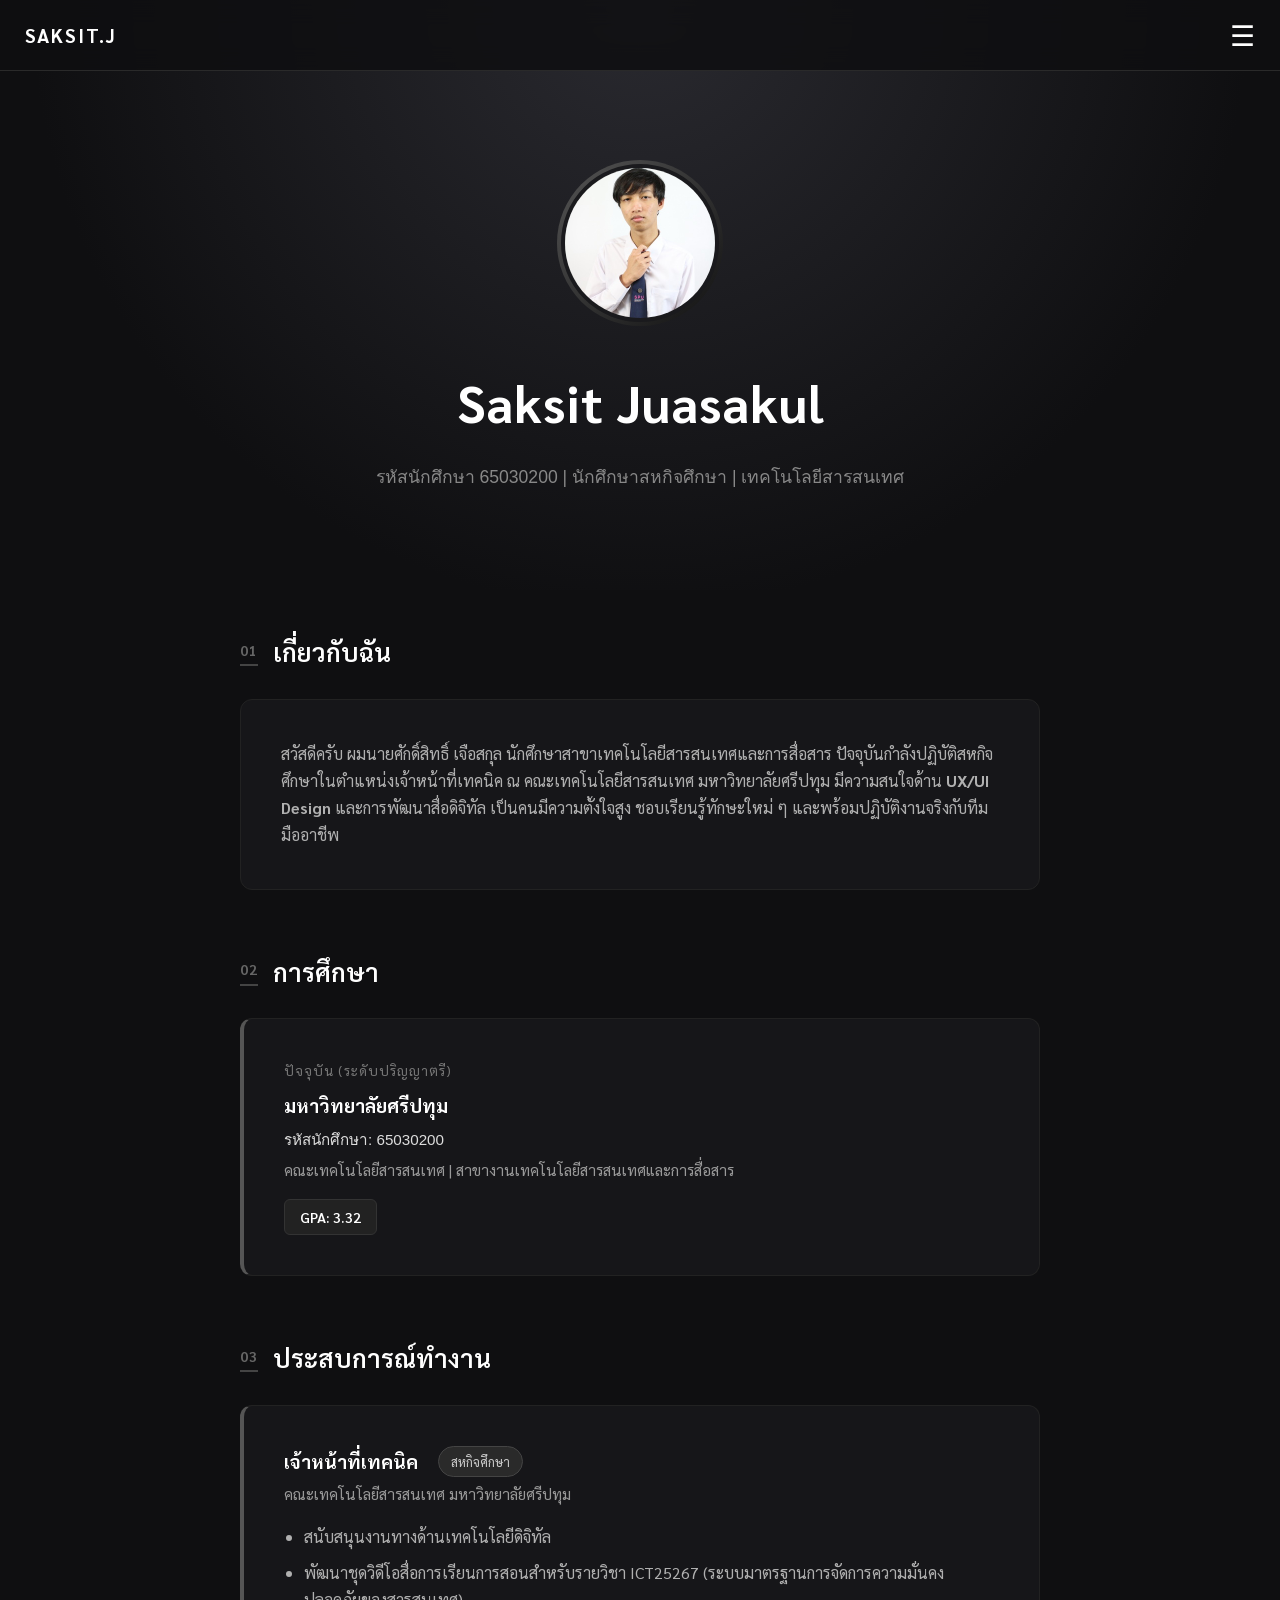
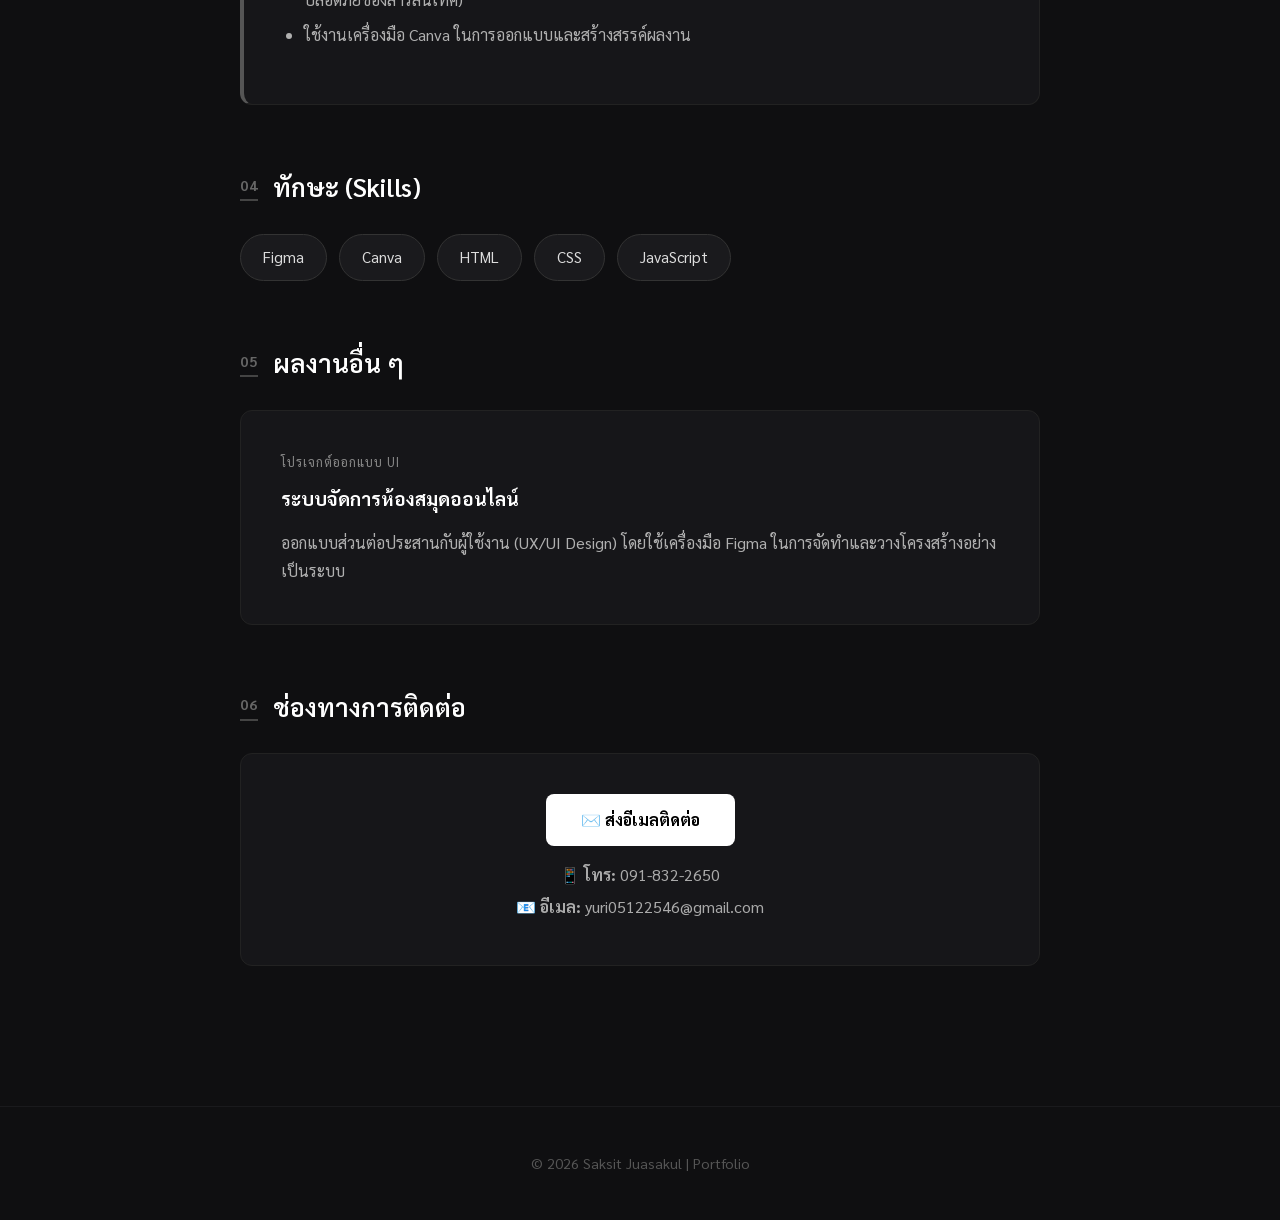
==== commit 97406f7a: "index.html" ====
--- a/index.html
+++ b/index.html
@@ -34,7 +34,8 @@
                 <img src="profile.jpg" alt="Profile Picture" class="profile-img">
             </div>
             <h1>Saksit Juasakul</h1>
-            <p class="subtitle">นักศึกษาสหกิจศึกษา | เทคโนโลยีสารสนเทศ</p>
+            <!-- เพิ่มรหัสนักศึกษาตรงนี้ -->
+            <p class="subtitle">รหัสนักศึกษา 65030200 | นักศึกษาสหกิจศึกษา | เทคโนโลยีสารสนเทศ</p>
         </div>
     </section>
 
@@ -49,7 +50,7 @@
             </div>
             <div class="content-box">
                 <p>
-                    สวัสดีครับ ผมนายศักดิ์สิทธิ์ เจือสกุล นักศึกษาสาขาเทคโนโลยีสารสนเทศและการสื่อสาร ปัจจุบันกำลังปฏิบัติสหกิจศึกษาในตำแหน่งเจ้าหน้าที่เทคนิค ณ คณะเทคโนโลยีสารสนเทศ มหาวิทยาลัยศรีปทุม มีความสนใจด้าน <strong>UX/UI Design</strong> และการพัฒนาสื่อดิจิทัล 
+                    สวัสดีครับ ผมนายศักดิ์สิทธิ์ เจือสกุล นักศึกษาสาขาเทคโนโลยีสารสนเทศและการสื่อสาร ปัจจุบันกำลังปฏิบัติสหกิจศึกษาในตำแหน่งเจ้าหน้าที่เทคนิค ณ คณะเทคโนโลยีสารสนเทศ มหาวิทยาลัยศรีปทุม มีความสนใจด้าน <strong>UX/UI Design</strong> และการพัฒนาสื่อดิจิทัล เป็นคนมีความตั้งใจสูง ชอบเรียนรู้ทักษะใหม่ ๆ และพร้อมปฏิบัติงานจริงกับทีมมืออาชีพ
                 </p>
             </div>
         </section>
@@ -63,6 +64,8 @@
             <div class="content-box border-left-accent">
                 <p class="year-text">ปัจจุบัน (ระดับปริญญาตรี)</p>
                 <h3>มหาวิทยาลัยศรีปทุม</h3>
+                <!-- เพิ่มรหัสนักศึกษาตรงนี้ด้วย -->
+                <p class="desc-text" style="color: #dddddd !important; font-weight: 500;">รหัสนักศึกษา: 65030200</p>
                 <p class="desc-text">คณะเทคโนโลยีสารสนเทศ | สาขางานเทคโนโลยีสารสนเทศและการสื่อสาร</p>
                 <div class="gpa-badge">GPA: 3.32</div>
             </div>
